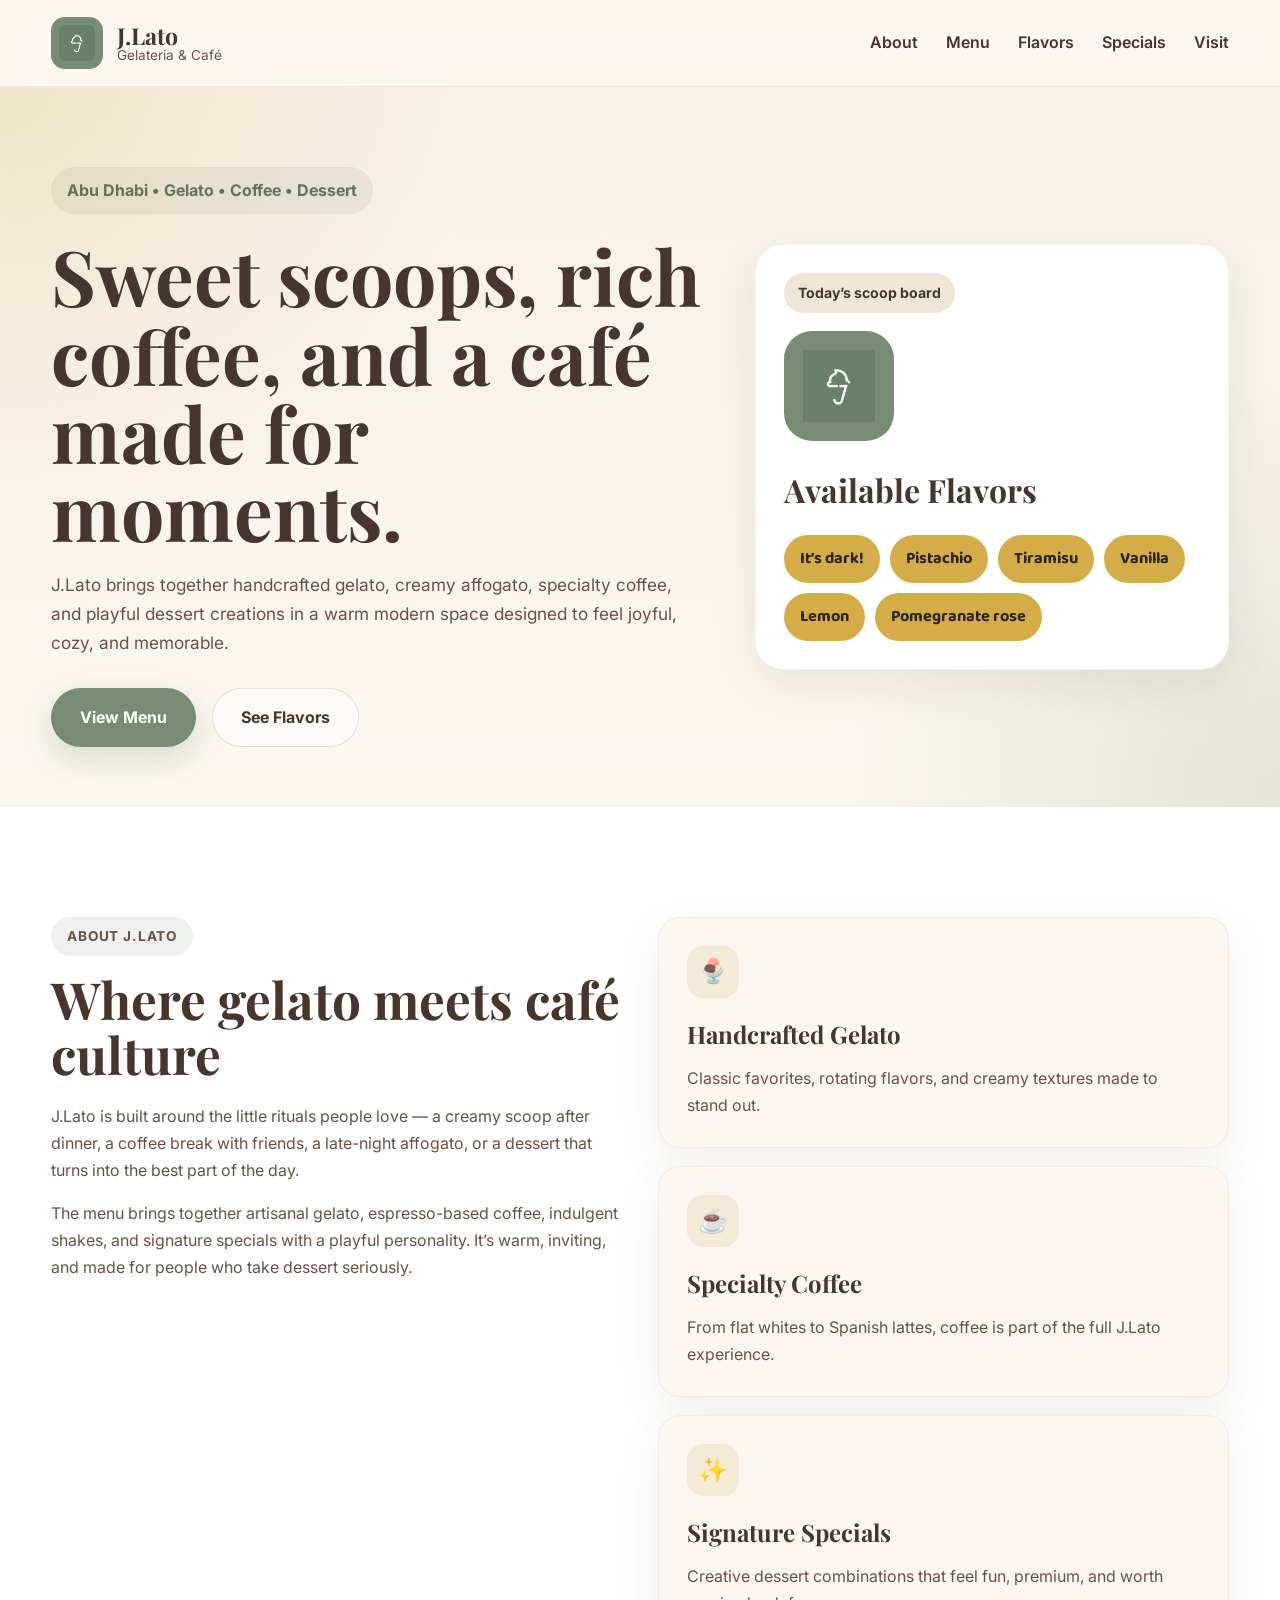
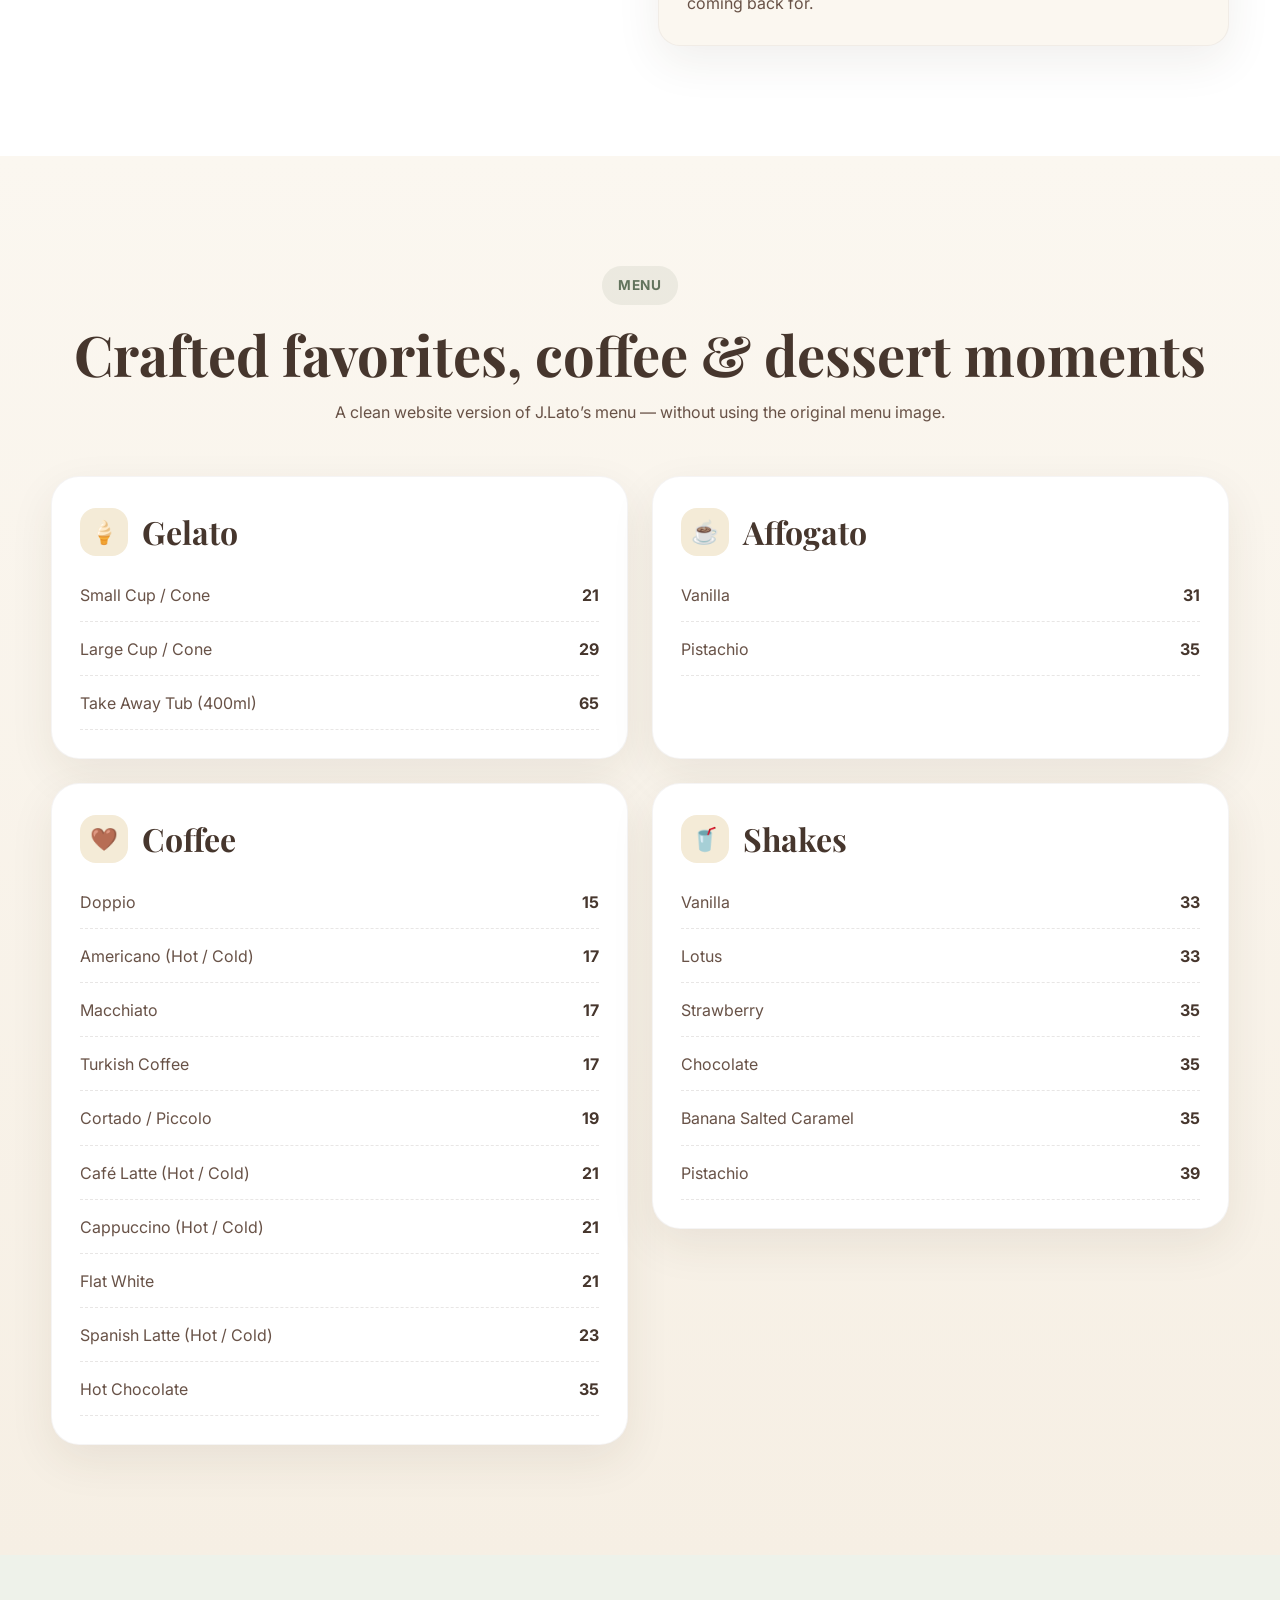
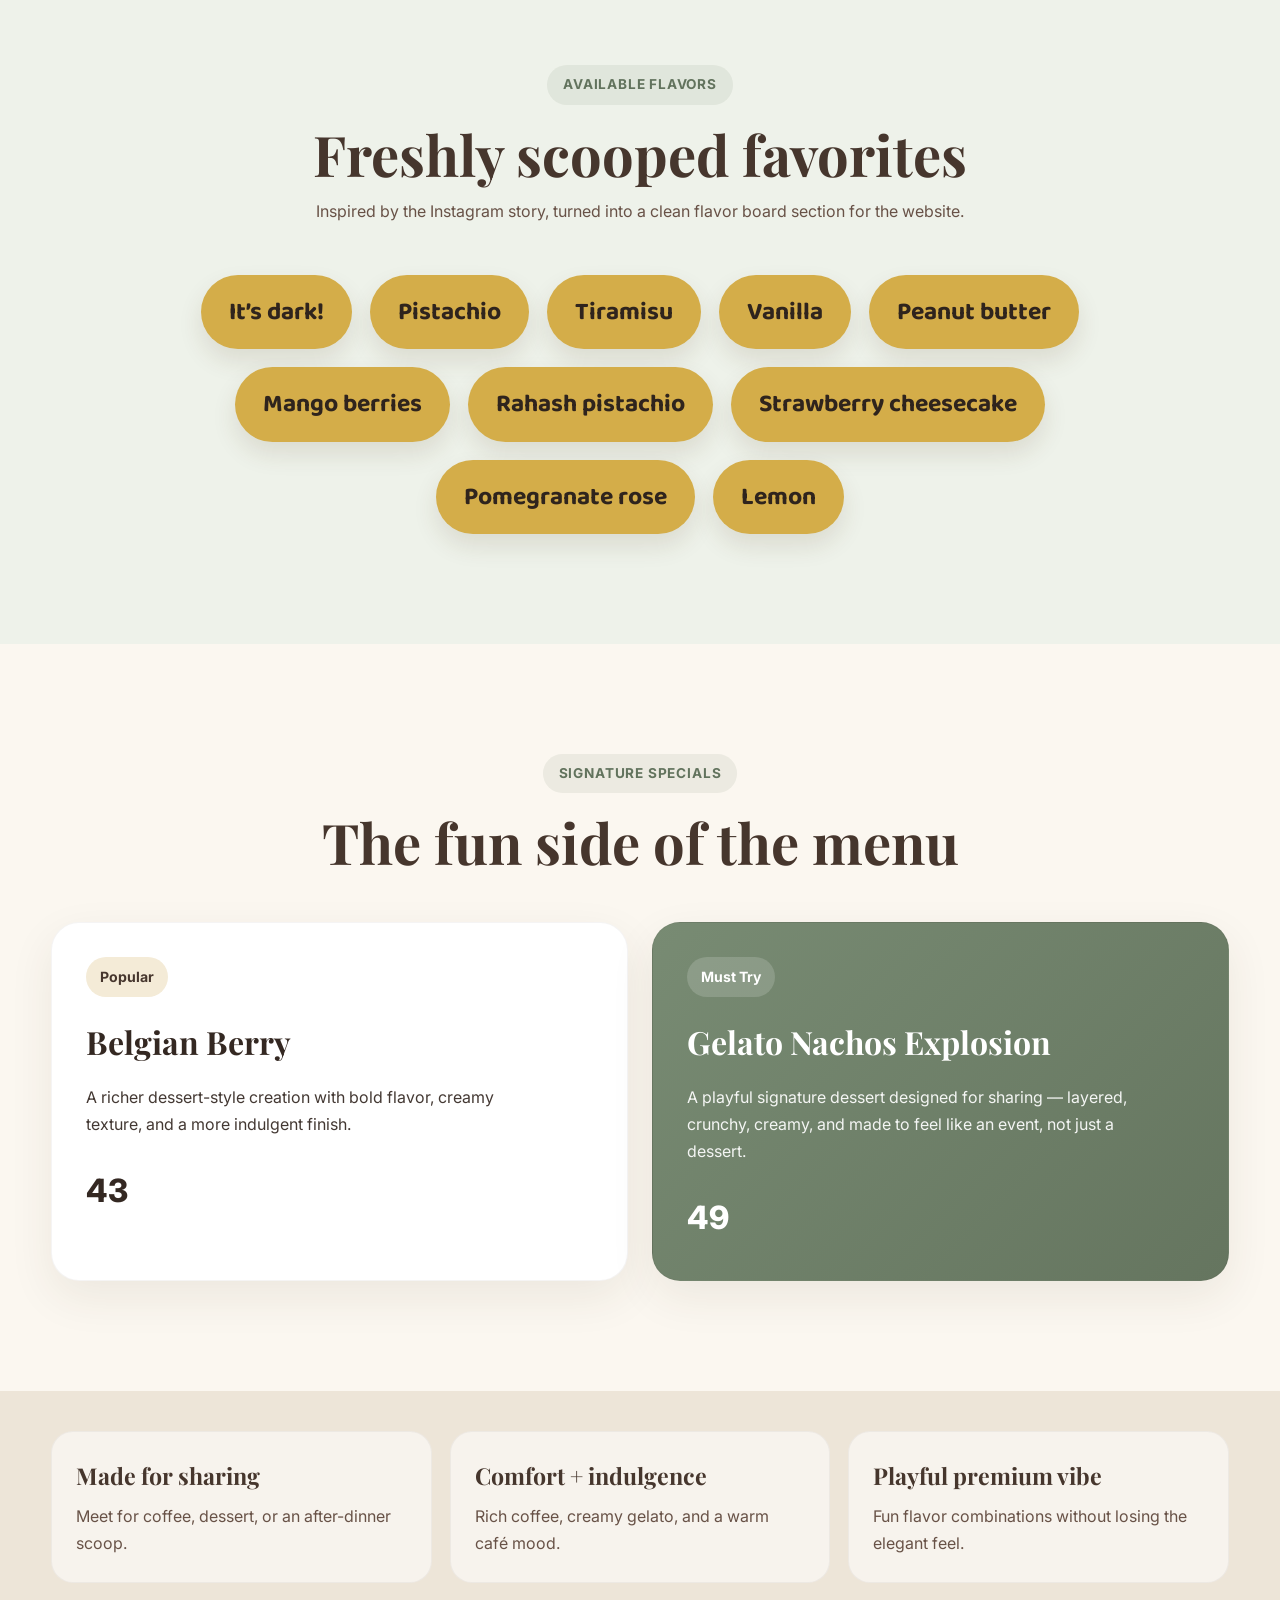
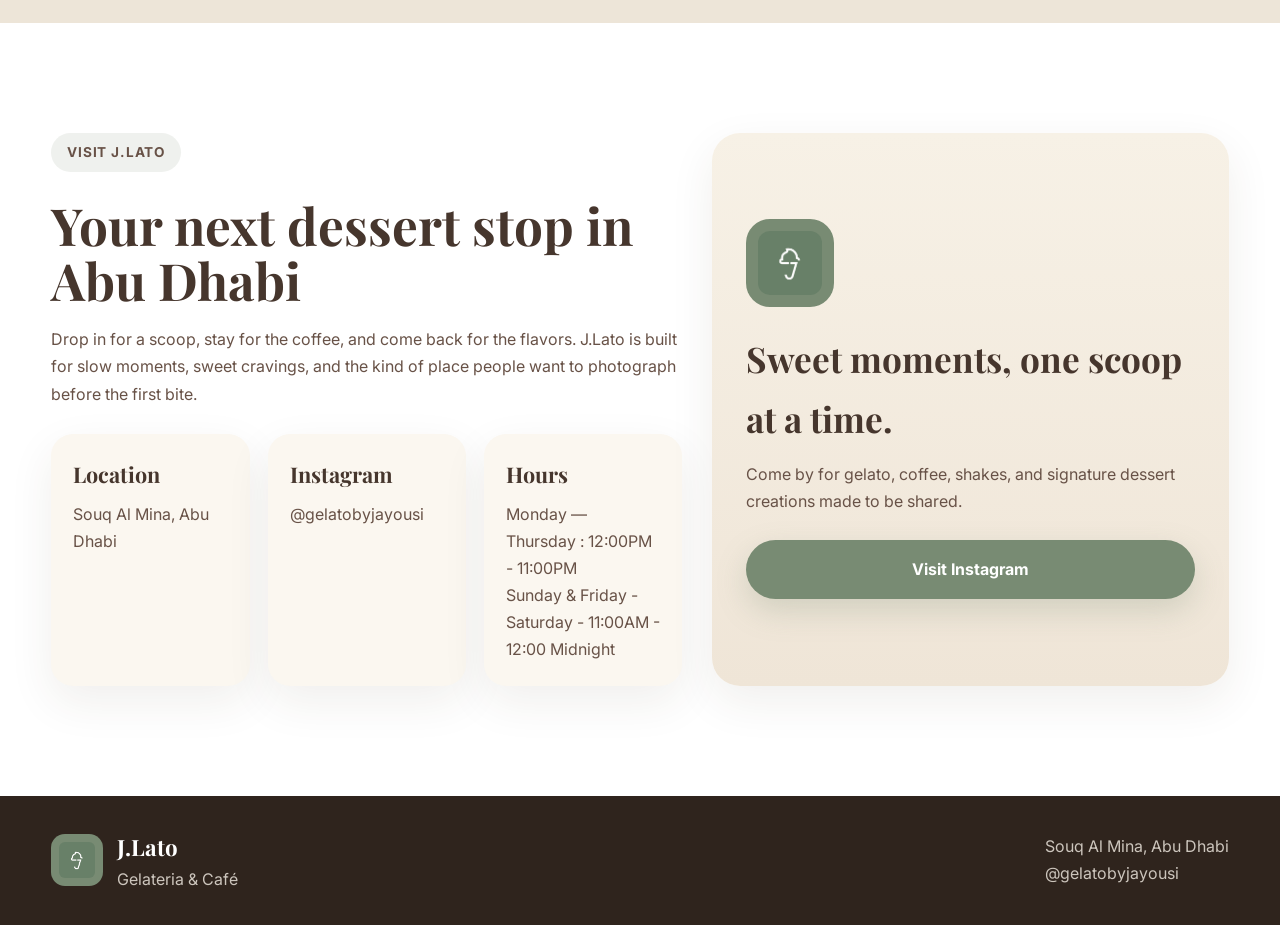
==== index.html @ 6d93d6cd "Add files via upload" ====
<!DOCTYPE html>
<html lang="en">
<head>
  <meta charset="UTF-8" />
  <meta name="viewport" content="width=device-width, initial-scale=1.0" />
  <title>J.Lato | Gelateria & Café</title>

  <link rel="preconnect" href="https://fonts.googleapis.com">
  <link rel="preconnect" href="https://fonts.gstatic.com" crossorigin>
  <link href="https://fonts.googleapis.com/css2?family=Baloo+2:wght@500;600;700;800&family=Playfair+Display:wght@600;700;800&family=Inter:wght@300;400;500;600;700&display=swap" rel="stylesheet">

  <link rel="stylesheet" href="style.css" />
</head>
<body>

  <!-- NAVBAR -->
  <header class="navbar">
    <div class="container nav-wrap">
      <a href="#" class="brand">
        <img src="logo.png" alt="J.Lato logo" class="brand-logo">
        <div class="brand-text">
          <span class="brand-name">J.Lato</span>
          <span class="brand-sub">Gelateria & Café</span>
        </div>
      </a>

      <nav>
        <ul class="nav-links">
          <li><a href="#about">About</a></li>
          <li><a href="#menu">Menu</a></li>
          <li><a href="#flavors">Flavors</a></li>
          <li><a href="#specials">Specials</a></li>
          <li><a href="#visit">Visit</a></li>
        </ul>
      </nav>
    </div>
  </header>

  <!-- HERO -->
  <section class="hero">
    <div class="hero-overlay"></div>

    <div class="container hero-grid">
      <div class="hero-content">
        <p class="eyebrow">Abu Dhabi • Gelato • Coffee • Dessert</p>
        <h1>Sweet scoops, rich coffee, and a café made for moments.</h1>
        <p class="hero-text">
          J.Lato brings together handcrafted gelato, creamy affogato, specialty coffee,
          and playful dessert creations in a warm modern space designed to feel joyful,
          cozy, and memorable.
        </p>

        <div class="hero-buttons">
          <a href="#menu" class="btn btn-primary">View Menu</a>
          <a href="#flavors" class="btn btn-outline">See Flavors</a>
        </div>
      </div>

      <div class="hero-panel">
        <div class="hero-panel-top">
          <span class="hero-pill">Today’s scoop board</span>
        </div>

        <div class="hero-logo-wrap">
          <img src="logo.png" alt="J.Lato logo" class="hero-logo">
        </div>

        <h3>Available Flavors</h3>
        <div class="mini-flavor-grid">
          <span>It’s dark!</span>
          <span>Pistachio</span>
          <span>Tiramisu</span>
          <span>Vanilla</span>
          <span>Lemon</span>
          <span>Pomegranate rose</span>
        </div>
      </div>
    </div>
  </section>

  <!-- ABOUT -->
  <section class="about section" id="about">
    <div class="container about-grid">
      <div class="about-text">
        <p class="section-tag">About J.Lato</p>
        <h2>Where gelato meets café culture</h2>
        <p>
          J.Lato is built around the little rituals people love — a creamy scoop after dinner,
          a coffee break with friends, a late-night affogato, or a dessert that turns into the
          best part of the day.
        </p>
        <p>
          The menu brings together artisanal gelato, espresso-based coffee, indulgent shakes,
          and signature specials with a playful personality. It’s warm, inviting, and made for
          people who take dessert seriously.
        </p>
      </div>

      <div class="about-cards">
        <div class="about-card">
          <span class="about-icon">🍨</span>
          <h3>Handcrafted Gelato</h3>
          <p>Classic favorites, rotating flavors, and creamy textures made to stand out.</p>
        </div>

        <div class="about-card">
          <span class="about-icon">☕</span>
          <h3>Specialty Coffee</h3>
          <p>From flat whites to Spanish lattes, coffee is part of the full J.Lato experience.</p>
        </div>

        <div class="about-card">
          <span class="about-icon">✨</span>
          <h3>Signature Specials</h3>
          <p>Creative dessert combinations that feel fun, premium, and worth coming back for.</p>
        </div>
      </div>
    </div>
  </section>

  <!-- MENU -->
  <section class="menu section" id="menu">
    <div class="container">
      <div class="section-heading center">
        <p class="section-tag">Menu</p>
        <h2>Crafted favorites, coffee & dessert moments</h2>
        <p class="section-subtext">
          A clean website version of J.Lato’s menu — without using the original menu image.
        </p>
      </div>

      <div class="menu-grid">
        <article class="menu-card">
          <div class="menu-head">
            <span class="menu-emoji">🍦</span>
            <h3>Gelato</h3>
          </div>
          <ul class="menu-list">
            <li><span>Small Cup / Cone</span><strong>21</strong></li>
            <li><span>Large Cup / Cone</span><strong>29</strong></li>
            <li><span>Take Away Tub (400ml)</span><strong>65</strong></li>
          </ul>
        </article>

        <article class="menu-card">
          <div class="menu-head">
            <span class="menu-emoji">☕</span>
            <h3>Affogato</h3>
          </div>
          <ul class="menu-list">
            <li><span>Vanilla</span><strong>31</strong></li>
            <li><span>Pistachio</span><strong>35</strong></li>
          </ul>
        </article>

        <article class="menu-card menu-card-large">
          <div class="menu-head">
            <span class="menu-emoji">🤎</span>
            <h3>Coffee</h3>
          </div>
          <ul class="menu-list">
            <li><span>Doppio</span><strong>15</strong></li>
            <li><span>Americano (Hot / Cold)</span><strong>17</strong></li>
            <li><span>Macchiato</span><strong>17</strong></li>
            <li><span>Turkish Coffee</span><strong>17</strong></li>
            <li><span>Cortado / Piccolo</span><strong>19</strong></li>
            <li><span>Café Latte (Hot / Cold)</span><strong>21</strong></li>
            <li><span>Cappuccino (Hot / Cold)</span><strong>21</strong></li>
            <li><span>Flat White</span><strong>21</strong></li>
            <li><span>Spanish Latte (Hot / Cold)</span><strong>23</strong></li>
            <li><span>Hot Chocolate</span><strong>35</strong></li>
          </ul>
        </article>

        <article class="menu-card">
          <div class="menu-head">
            <span class="menu-emoji">🥤</span>
            <h3>Shakes</h3>
          </div>
          <ul class="menu-list">
            <li><span>Vanilla</span><strong>33</strong></li>
            <li><span>Lotus</span><strong>33</strong></li>
            <li><span>Strawberry</span><strong>35</strong></li>
            <li><span>Chocolate</span><strong>35</strong></li>
            <li><span>Banana Salted Caramel</span><strong>35</strong></li>
            <li><span>Pistachio</span><strong>39</strong></li>
          </ul>
        </article>
      </div>
    </div>
  </section>

  <!-- FLAVORS -->
  <section class="flavors section" id="flavors">
    <div class="container">
      <div class="section-heading center">
        <p class="section-tag">Available Flavors</p>
        <h2>Freshly scooped favorites</h2>
        <p class="section-subtext">
          Inspired by the Instagram story, turned into a clean flavor board section for the website.
        </p>
      </div>

      <div class="flavor-board">
        <div class="flavor-pill">It’s dark!</div>
        <div class="flavor-pill">Pistachio</div>
        <div class="flavor-pill">Tiramisu</div>
        <div class="flavor-pill">Vanilla</div>
        <div class="flavor-pill">Peanut butter</div>
        <div class="flavor-pill">Mango berries</div>
        <div class="flavor-pill">Rahash pistachio</div>
        <div class="flavor-pill">Strawberry cheesecake</div>
        <div class="flavor-pill">Pomegranate rose</div>
        <div class="flavor-pill">Lemon</div>
      </div>
    </div>
  </section>

  <!-- SPECIALS -->
  <section class="specials section" id="specials">
    <div class="container">
      <div class="section-heading center">
        <p class="section-tag">Signature Specials</p>
        <h2>The fun side of the menu</h2>
      </div>

      <div class="specials-grid">
        <div class="special-card">
          <span class="special-label">Popular</span>
          <h3>Belgian Berry</h3>
          <p>
            A richer dessert-style creation with bold flavor, creamy texture,
            and a more indulgent finish.
          </p>
          <div class="special-price">43</div>
        </div>

        <div class="special-card featured">
          <span class="special-label">Must Try</span>
          <h3>Gelato Nachos Explosion</h3>
          <p>
            A playful signature dessert designed for sharing — layered, crunchy,
            creamy, and made to feel like an event, not just a dessert.
          </p>
          <div class="special-price">49</div>
        </div>
      </div>
    </div>
  </section>

  <!-- EXPERIENCE -->
  <section class="experience">
    <div class="container experience-grid">
      <div class="experience-box">
        <h4>Made for sharing</h4>
        <p>Meet for coffee, dessert, or an after-dinner scoop.</p>
      </div>
      <div class="experience-box">
        <h4>Comfort + indulgence</h4>
        <p>Rich coffee, creamy gelato, and a warm café mood.</p>
      </div>
      <div class="experience-box">
        <h4>Playful premium vibe</h4>
        <p>Fun flavor combinations without losing the elegant feel.</p>
      </div>
    </div>
  </section>

  <!-- VISIT -->
  <section class="visit section" id="visit">
    <div class="container visit-grid">
      <div class="visit-left">
        <p class="section-tag">Visit J.Lato</p>
        <h2>Your next dessert stop in Abu Dhabi</h2>
        <p>
          Drop in for a scoop, stay for the coffee, and come back for the flavors.
          J.Lato is built for slow moments, sweet cravings, and the kind of place
          people want to photograph before the first bite.
        </p>

        <div class="visit-info">
          <div class="info-card">
            <h4>Location</h4>
            <p>Souq Al Mina, Abu Dhabi</p>
          </div>

          <div class="info-card">
            <h4>Instagram</h4>
            <p>@gelatobyjayousi</p>
          </div>

          <div class="info-card">
            <h4>Hours</h4>
            <p>Monday — Thursday : 12:00PM - 11:00PM<br> Sunday & Friday - Saturday - 11:00AM - 12:00 Midnight</p>
          </div>
        </div>
      </div>

      <div class="visit-right">
        <img src="logo.png" alt="J.Lato logo" class="visit-logo">
        <h3>Sweet moments, one scoop at a time.</h3>
        <p>
          Come by for gelato, coffee, shakes, and signature dessert creations made to be shared.
        </p>
        <a href="https://www.instagram.com/gelatobyjayousi/" target="_blank" class="btn btn-primary">
          Visit Instagram
        </a>
      </div>
    </div>
  </section>

  <!-- FOOTER -->
  <footer class="footer">
    <div class="container footer-wrap">
      <div>
        <div class="footer-brand">
          <img src="logo.png" alt="J.Lato logo">
          <div>
            <h3>J.Lato</h3>
            <p>Gelateria & Café</p>
          </div>
        </div>
      </div>

      <div class="footer-right">
        <p>Souq Al Mina, Abu Dhabi</p>
        <p>@gelatobyjayousi</p>
      </div>
    </div>
  </footer>

</body>
</html>
---- style.css ----
:root {
  --sage: #788b73;
  --sage-dark: #62735d;
  --sage-soft: #eef2ea;
  --cream: #fbf7f0;
  --cream-2: #f3ecdf;
  --white: #ffffff;
  --brown: #46362d;
  --brown-soft: #685247;
  --gold: #d4ad49;
  --gold-deep: #b68f34;
  --text: #342822;
  --shadow: 0 16px 45px rgba(60, 45, 30, 0.08);
  --radius-xl: 28px;
  --radius-lg: 22px;
  --radius-md: 16px;
  --transition: 0.3s ease;
}

* {
  margin: 0;
  padding: 0;
  box-sizing: border-box;
}

html {
  scroll-behavior: smooth;
}

body {
  font-family: "Inter", sans-serif;
  background: var(--cream);
  color: var(--text);
  line-height: 1.7;
}

img {
  max-width: 100%;
  display: block;
}

a {
  text-decoration: none;
  color: inherit;
}

ul {
  list-style: none;
}

.container {
  width: min(1180px, 92%);
  margin: 0 auto;
}

.section {
  padding: 110px 0;
}

.section-tag {
  display: inline-block;
  padding: 8px 16px;
  border-radius: 999px;
  background: rgba(120, 139, 115, 0.12);
  color: var(--sage-dark);
  font-size: 0.85rem;
  font-weight: 700;
  letter-spacing: 0.06em;
  text-transform: uppercase;
  margin-bottom: 18px;
}

.section-heading.center {
  text-align: center;
  margin-bottom: 50px;
}

.section-heading h2 {
  font-family: "Playfair Display", serif;
  font-size: clamp(2.2rem, 5vw, 3.5rem);
  line-height: 1.1;
  color: var(--brown);
  margin-bottom: 14px;
}

.section-subtext {
  max-width: 760px;
  margin: 0 auto;
  color: var(--brown-soft);
  font-size: 1rem;
}

/* NAVBAR */
.navbar {
  position: sticky;
  top: 0;
  z-index: 1000;
  background: rgba(251, 247, 240, 0.88);
  backdrop-filter: blur(12px);
  border-bottom: 1px solid rgba(70, 54, 45, 0.08);
}

.nav-wrap {
  min-height: 86px;
  display: flex;
  justify-content: space-between;
  align-items: center;
  gap: 28px;
}

.brand {
  display: flex;
  align-items: center;
  gap: 14px;
}

.brand-logo {
  width: 52px;
  height: 52px;
  object-fit: contain;
  border-radius: 14px;
  background: var(--sage);
  padding: 8px;
}

.brand-text {
  display: flex;
  flex-direction: column;
  line-height: 1.1;
}

.brand-name {
  font-family: "Playfair Display", serif;
  font-size: 1.45rem;
  font-weight: 700;
  color: var(--brown);
}

.brand-sub {
  font-size: 0.85rem;
  color: var(--brown-soft);
}

.nav-links {
  display: flex;
  align-items: center;
  gap: 28px;
}

.nav-links a {
  font-weight: 600;
  color: var(--brown);
  transition: var(--transition);
}

.nav-links a:hover {
  color: var(--sage-dark);
}

/* HERO */
.hero {
  position: relative;
  overflow: hidden;
  background:
    radial-gradient(circle at top left, rgba(212, 173, 73, 0.18), transparent 32%),
    radial-gradient(circle at right bottom, rgba(120, 139, 115, 0.18), transparent 30%),
    linear-gradient(180deg, #f7f1e7 0%, #fbf7f0 100%);
  padding: 80px 0 60px;
}

.hero-overlay {
  position: absolute;
  inset: 0;
  background-image:
    linear-gradient(rgba(255,255,255,0.2) 1px, transparent 1px),
    linear-gradient(90deg, rgba(255,255,255,0.2) 1px, transparent 1px);
  background-size: 50px 50px;
  opacity: 0.2;
  pointer-events: none;
}

.hero-grid {
  position: relative;
  z-index: 2;
  display: grid;
  grid-template-columns: 1.2fr 0.85fr;
  gap: 36px;
  align-items: center;
}

.eyebrow {
  display: inline-block;
  padding: 10px 16px;
  background: rgba(120, 139, 115, 0.12);
  border-radius: 999px;
  color: var(--sage-dark);
  font-weight: 700;
  margin-bottom: 22px;
}

.hero-content h1 {
  font-family: "Playfair Display", serif;
  font-size: clamp(3rem, 6vw, 5.4rem);
  line-height: 1.02;
  color: var(--brown);
  margin-bottom: 20px;
  max-width: 800px;
}

.hero-text {
  max-width: 650px;
  color: var(--brown-soft);
  font-size: 1.08rem;
  margin-bottom: 30px;
}

.hero-buttons {
  display: flex;
  flex-wrap: wrap;
  gap: 16px;
}

.btn {
  display: inline-flex;
  align-items: center;
  justify-content: center;
  padding: 15px 28px;
  border-radius: 999px;
  font-weight: 700;
  transition: var(--transition);
  border: 1px solid transparent;
}

.btn-primary {
  background: var(--sage);
  color: var(--white);
  box-shadow: 0 12px 30px rgba(120, 139, 115, 0.25);
}

.btn-primary:hover {
  transform: translateY(-2px);
  background: var(--sage-dark);
}

.btn-outline {
  border-color: rgba(70, 54, 45, 0.15);
  background: rgba(255,255,255,0.6);
  color: var(--brown);
}

.btn-outline:hover {
  transform: translateY(-2px);
  background: var(--white);
}

.hero-panel {
  background: var(--white);
  border-radius: var(--radius-xl);
  padding: 28px;
  box-shadow: var(--shadow);
  border: 1px solid rgba(70, 54, 45, 0.06);
}

.hero-panel-top {
  margin-bottom: 18px;
}

.hero-pill {
  display: inline-block;
  padding: 8px 14px;
  background: #efe7d6;
  border-radius: 999px;
  color: var(--brown);
  font-size: 0.88rem;
  font-weight: 700;
}

.hero-logo-wrap {
  width: 110px;
  height: 110px;
  background: var(--sage);
  border-radius: 28px;
  display: flex;
  align-items: center;
  justify-content: center;
  margin-bottom: 22px;
}

.hero-logo {
  width: 72px;
  object-fit: contain;
}

.hero-panel h3 {
  font-family: "Playfair Display", serif;
  font-size: 2rem;
  color: var(--brown);
  margin-bottom: 18px;
}

.mini-flavor-grid {
  display: flex;
  flex-wrap: wrap;
  gap: 10px;
}

.mini-flavor-grid span {
  background: var(--gold);
  color: #2f241d;
  padding: 10px 16px;
  border-radius: 999px;
  font-weight: 700;
  font-family: "Baloo 2", system-ui;
  font-size: 1.02rem;
}

/* ABOUT */
.about {
  background: var(--white);
}

.about-grid {
  display: grid;
  grid-template-columns: 1fr 1fr;
  gap: 36px;
  align-items: start;
}

.about-text h2 {
  font-family: "Playfair Display", serif;
  font-size: clamp(2.2rem, 4vw, 3.4rem);
  line-height: 1.08;
  color: var(--brown);
  margin-bottom: 20px;
}

.about-text p {
  color: var(--brown-soft);
  margin-bottom: 16px;
}

.about-cards {
  display: grid;
  gap: 18px;
}

.about-card {
  background: var(--cream);
  border-radius: var(--radius-lg);
  padding: 28px;
  box-shadow: var(--shadow);
  border: 1px solid rgba(70, 54, 45, 0.05);
}

.about-icon {
  display: inline-flex;
  width: 52px;
  height: 52px;
  align-items: center;
  justify-content: center;
  border-radius: 16px;
  background: #f4ebd7;
  font-size: 1.5rem;
  margin-bottom: 16px;
}

.about-card h3 {
  font-family: "Playfair Display", serif;
  font-size: 1.5rem;
  margin-bottom: 10px;
  color: var(--brown);
}

.about-card p {
  color: var(--brown-soft);
}

/* MENU */
.menu {
  background: linear-gradient(180deg, #fbf7f0 0%, #f6efe4 100%);
}

.menu-grid {
  display: grid;
  grid-template-columns: repeat(2, 1fr);
  gap: 24px;
}

.menu-card {
  background: var(--white);
  border-radius: var(--radius-xl);
  padding: 28px;
  box-shadow: var(--shadow);
  border: 1px solid rgba(70, 54, 45, 0.05);
}

.menu-card-large {
  grid-row: span 2;
}

.menu-head {
  display: flex;
  align-items: center;
  gap: 14px;
  margin-bottom: 22px;
}

.menu-emoji {
  width: 48px;
  height: 48px;
  display: inline-flex;
  align-items: center;
  justify-content: center;
  border-radius: 16px;
  background: #f4ebd7;
  font-size: 1.4rem;
}

.menu-head h3 {
  font-family: "Playfair Display", serif;
  font-size: 2rem;
  color: var(--brown);
}

.menu-list {
  display: grid;
  gap: 14px;
}

.menu-list li {
  display: flex;
  justify-content: space-between;
  gap: 20px;
  padding-bottom: 12px;
  border-bottom: 1px dashed rgba(70, 54, 45, 0.12);
  color: var(--brown-soft);
}

.menu-list li strong {
  color: var(--brown);
}

/* FLAVORS */
.flavors {
  background: var(--sage-soft);
}

.flavor-board {
  max-width: 1000px;
  margin: 0 auto;
  display: flex;
  flex-wrap: wrap;
  justify-content: center;
  gap: 18px;
}

.flavor-pill {
  background: var(--gold);
  color: #2f241d;
  padding: 16px 28px;
  border-radius: 999px;
  font-family: "Baloo 2", system-ui;
  font-size: 1.55rem;
  font-weight: 700;
  box-shadow: 0 12px 25px rgba(80, 55, 25, 0.12);
  transition: var(--transition);
}

.flavor-pill:hover {
  transform: translateY(-4px) scale(1.02);
}

/* SPECIALS */
.specials {
  background: var(--cream);
}

.specials-grid {
  display: grid;
  grid-template-columns: repeat(2, 1fr);
  gap: 24px;
}

.special-card {
  background: var(--white);
  border-radius: var(--radius-xl);
  padding: 34px;
  box-shadow: var(--shadow);
  position: relative;
  overflow: hidden;
  border: 1px solid rgba(70, 54, 45, 0.05);
}

.special-card.featured {
  background: linear-gradient(135deg, #788b73 0%, #65755f 100%);
  color: var(--white);
}

.special-label {
  display: inline-block;
  padding: 8px 14px;
  border-radius: 999px;
  background: #f4ebd7;
  color: var(--brown);
  font-weight: 700;
  font-size: 0.88rem;
  margin-bottom: 18px;
}

.special-card.featured .special-label {
  background: rgba(255,255,255,0.16);
  color: var(--white);
}

.special-card h3 {
  font-family: "Playfair Display", serif;
  font-size: 2rem;
  margin-bottom: 14px;
  color: inherit;
}

.special-card p {
  max-width: 90%;
  color: inherit;
  opacity: 0.92;
}

.special-price {
  margin-top: 26px;
  font-size: 2rem;
  font-weight: 800;
}

/* EXPERIENCE */
.experience {
  background: #ede5d8;
  padding: 40px 0;
}

.experience-grid {
  display: grid;
  grid-template-columns: repeat(3, 1fr);
  gap: 18px;
}

.experience-box {
  background: rgba(255,255,255,0.55);
  border-radius: var(--radius-lg);
  padding: 24px;
  border: 1px solid rgba(70, 54, 45, 0.05);
}

.experience-box h4 {
  font-family: "Playfair Display", serif;
  font-size: 1.45rem;
  margin-bottom: 8px;
  color: var(--brown);
}

.experience-box p {
  color: var(--brown-soft);
}

/* VISIT */
.visit {
  background: var(--white);
}

.visit-grid {
  display: grid;
  grid-template-columns: 1.1fr 0.9fr;
  gap: 30px;
  align-items: stretch;
}

.visit-left h2 {
  font-family: "Playfair Display", serif;
  font-size: clamp(2.2rem, 4vw, 3.3rem);
  line-height: 1.08;
  color: var(--brown);
  margin-bottom: 18px;
}

.visit-left > p {
  color: var(--brown-soft);
  margin-bottom: 26px;
}

.visit-info {
  display: grid;
  grid-template-columns: repeat(3, 1fr);
  gap: 18px;
}

.info-card {
  background: var(--cream);
  padding: 22px;
  border-radius: var(--radius-lg);
  box-shadow: var(--shadow);
}

.info-card h4 {
  font-family: "Playfair Display", serif;
  font-size: 1.35rem;
  margin-bottom: 8px;
  color: var(--brown);
}

.info-card p {
  color: var(--brown-soft);
}

.visit-right {
  background: linear-gradient(180deg, #f7f1e6 0%, #efe5d7 100%);
  border-radius: var(--radius-xl);
  padding: 34px;
  box-shadow: var(--shadow);
  display: flex;
  flex-direction: column;
  justify-content: center;
}

.visit-logo {
  width: 88px;
  height: 88px;
  object-fit: contain;
  background: var(--sage);
  border-radius: 24px;
  padding: 12px;
  margin-bottom: 22px;
}

.visit-right h3 {
  font-family: "Playfair Display", serif;
  font-size: 2.2rem;
  color: var(--brown);
  margin-bottom: 12px;
}

.visit-right p {
  color: var(--brown-soft);
  margin-bottom: 24px;
}

/* FOOTER */
.footer {
  background: #2f241d;
  color: #f4eee5;
  padding: 32px 0;
}

.footer-wrap {
  display: flex;
  justify-content: space-between;
  align-items: center;
  gap: 20px;
  flex-wrap: wrap;
}

.footer-brand {
  display: flex;
  align-items: center;
  gap: 14px;
}

.footer-brand img {
  width: 52px;
  height: 52px;
  object-fit: contain;
  background: var(--sage);
  border-radius: 14px;
  padding: 8px;
}

.footer-brand h3 {
  font-family: "Playfair Display", serif;
  font-size: 1.4rem;
  color: var(--white);
}

.footer-brand p,
.footer-right p {
  color: rgba(244, 238, 229, 0.8);
}

/* RESPONSIVE */
@media (max-width: 1100px) {
  .hero-grid,
  .about-grid,
  .visit-grid {
    grid-template-columns: 1fr;
  }

  .menu-grid,
  .specials-grid,
  .experience-grid {
    grid-template-columns: 1fr;
  }

  .menu-card-large {
    grid-row: auto;
  }

  .visit-info {
    grid-template-columns: 1fr;
  }
}

@media (max-width: 760px) {
  .section {
    padding: 80px 0;
  }

  .nav-wrap {
    min-height: auto;
    padding: 16px 0;
    flex-direction: column;
    align-items: flex-start;
  }

  .nav-links {
    flex-wrap: wrap;
    gap: 14px 18px;
  }

  .hero {
    padding: 60px 0 40px;
  }

  .hero-content h1 {
    font-size: 2.7rem;
  }

  .hero-panel {
    padding: 22px;
  }

  .flavor-pill {
    font-size: 1.2rem;
    padding: 14px 20px;
  }

  .mini-flavor-grid span {
    font-size: 0.95rem;
  }
}
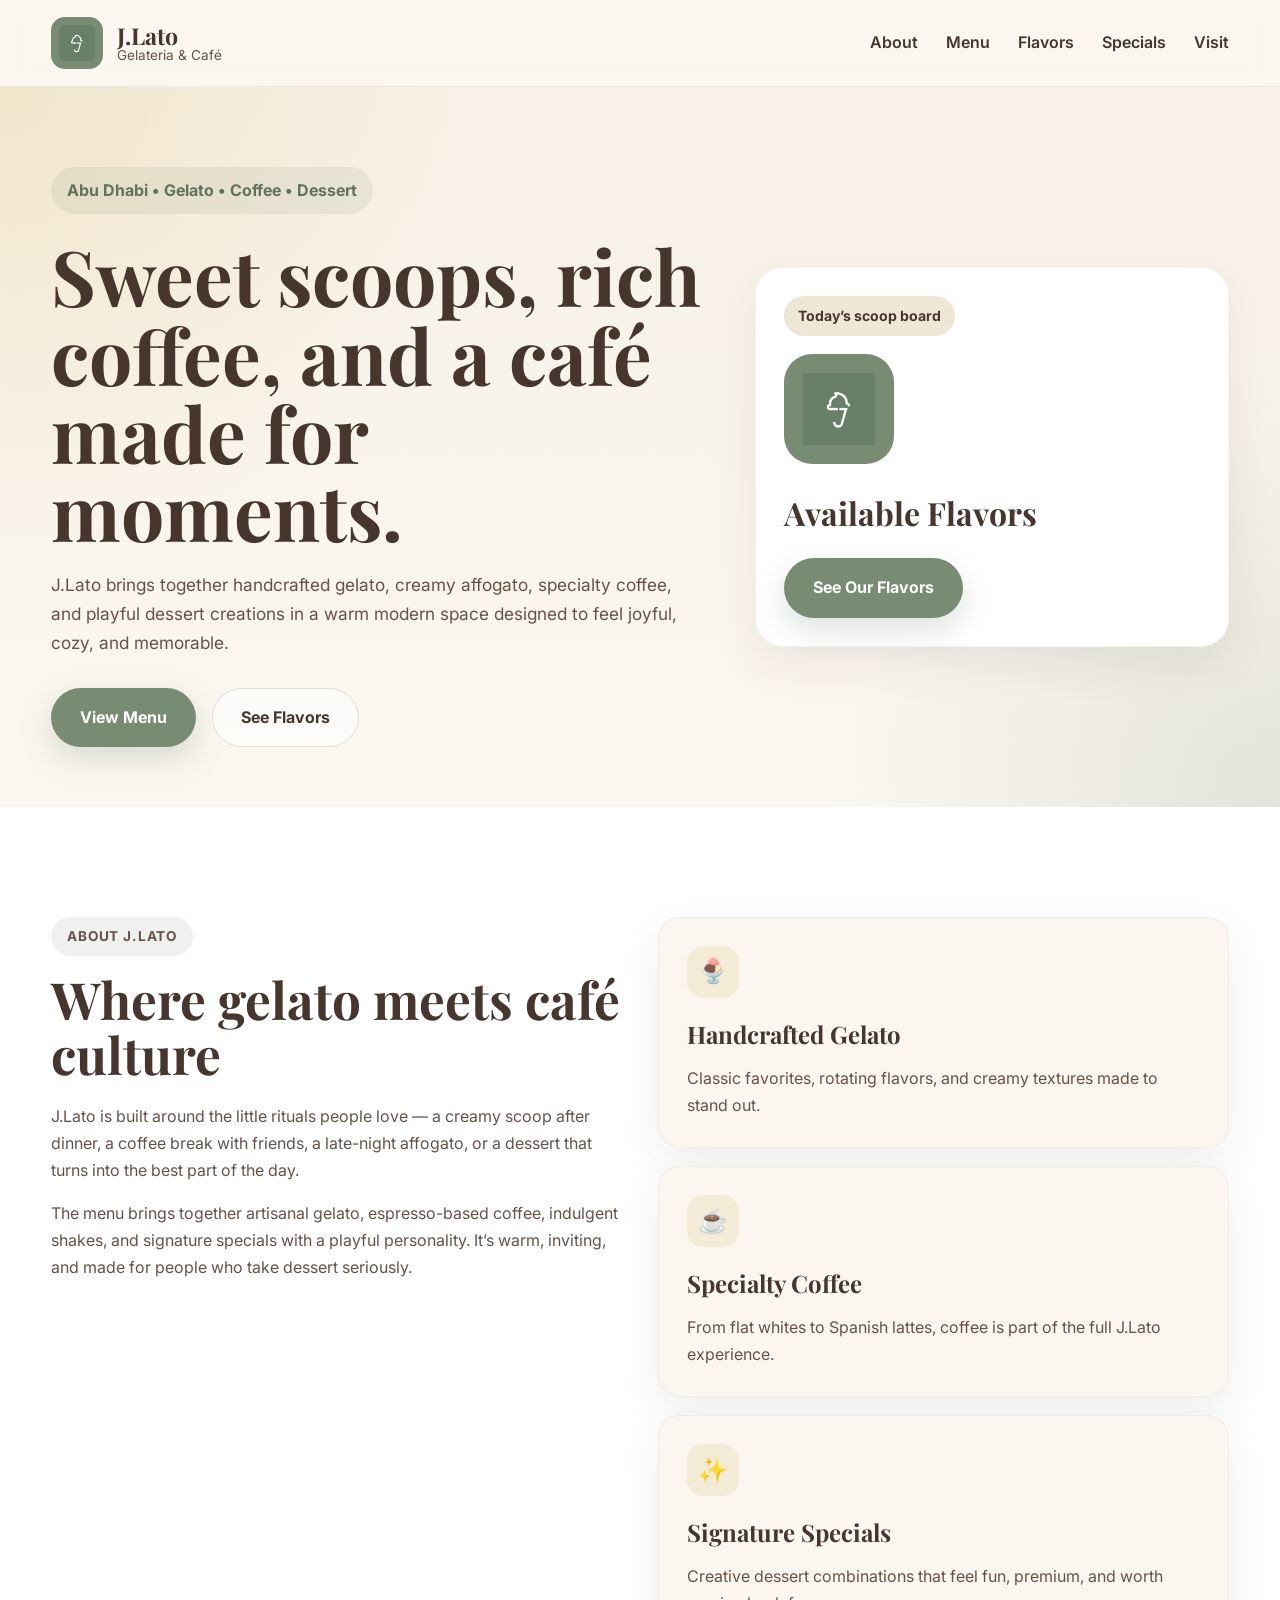
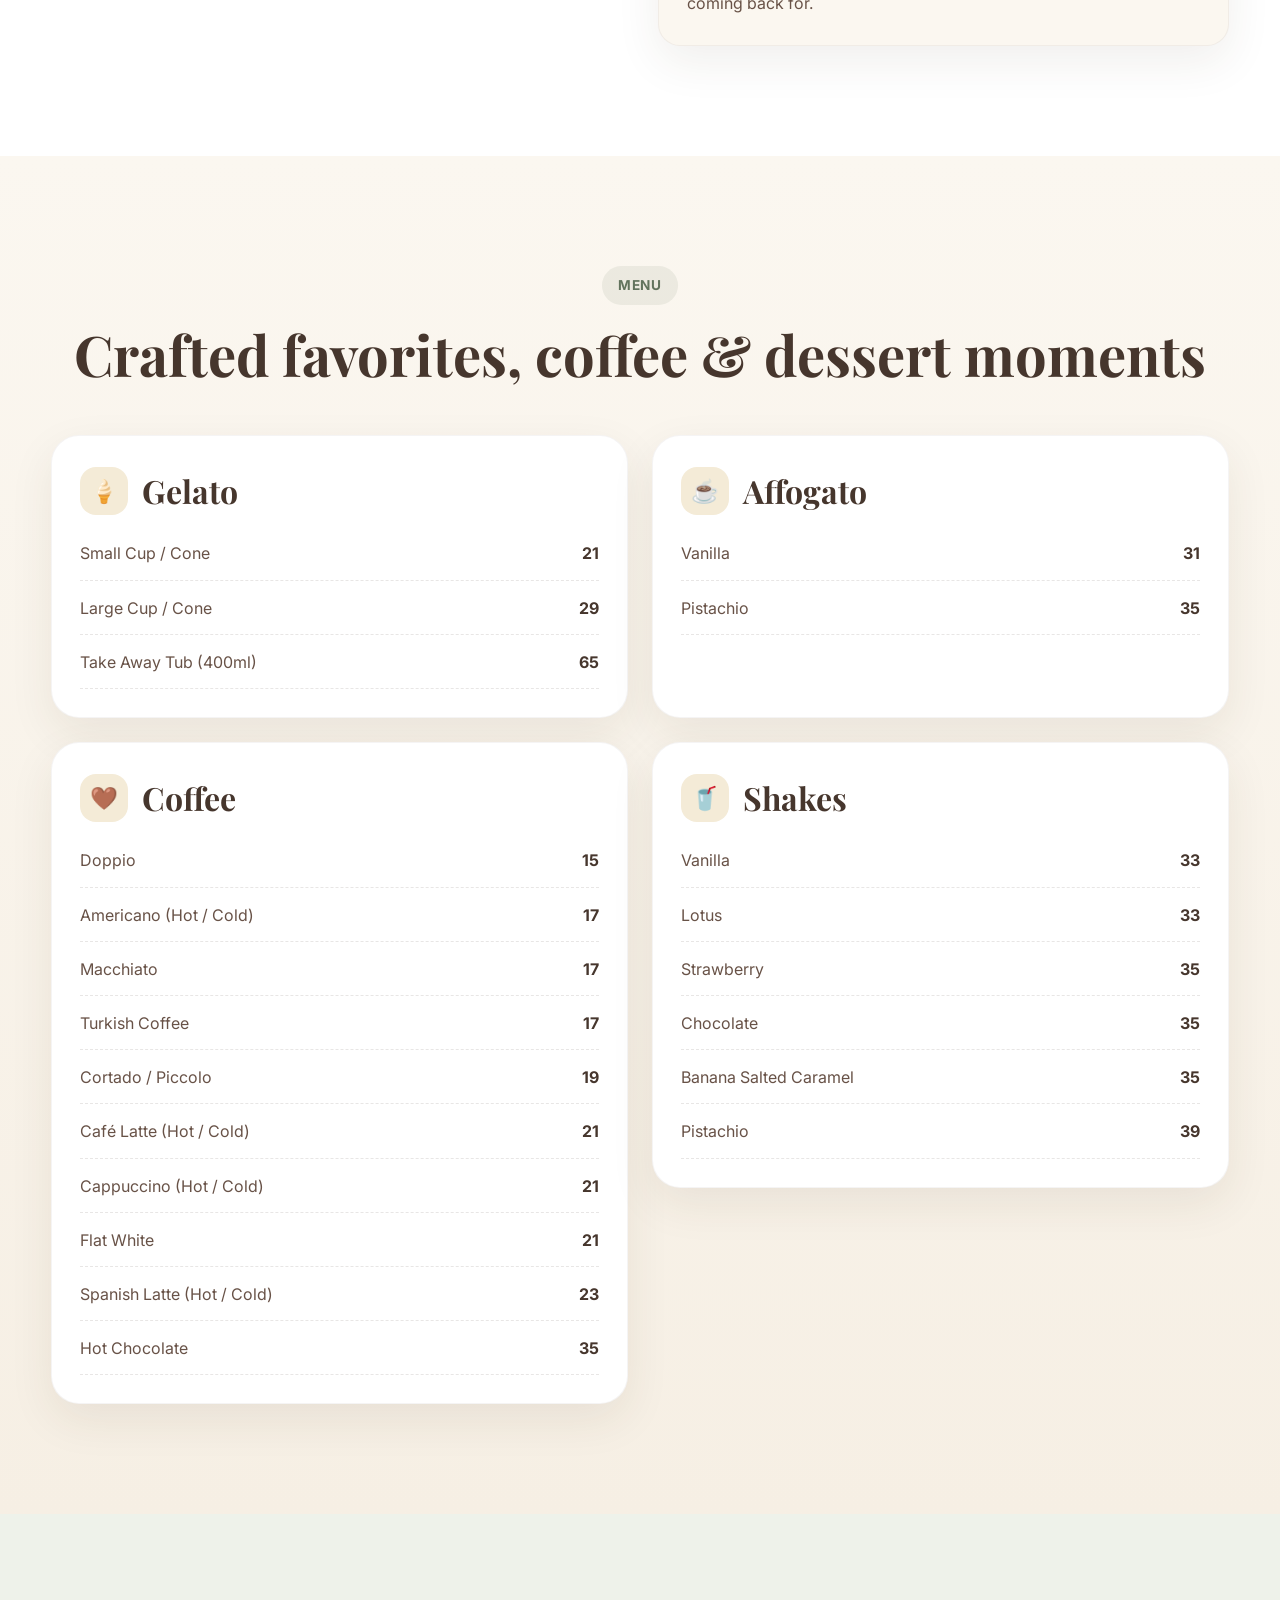
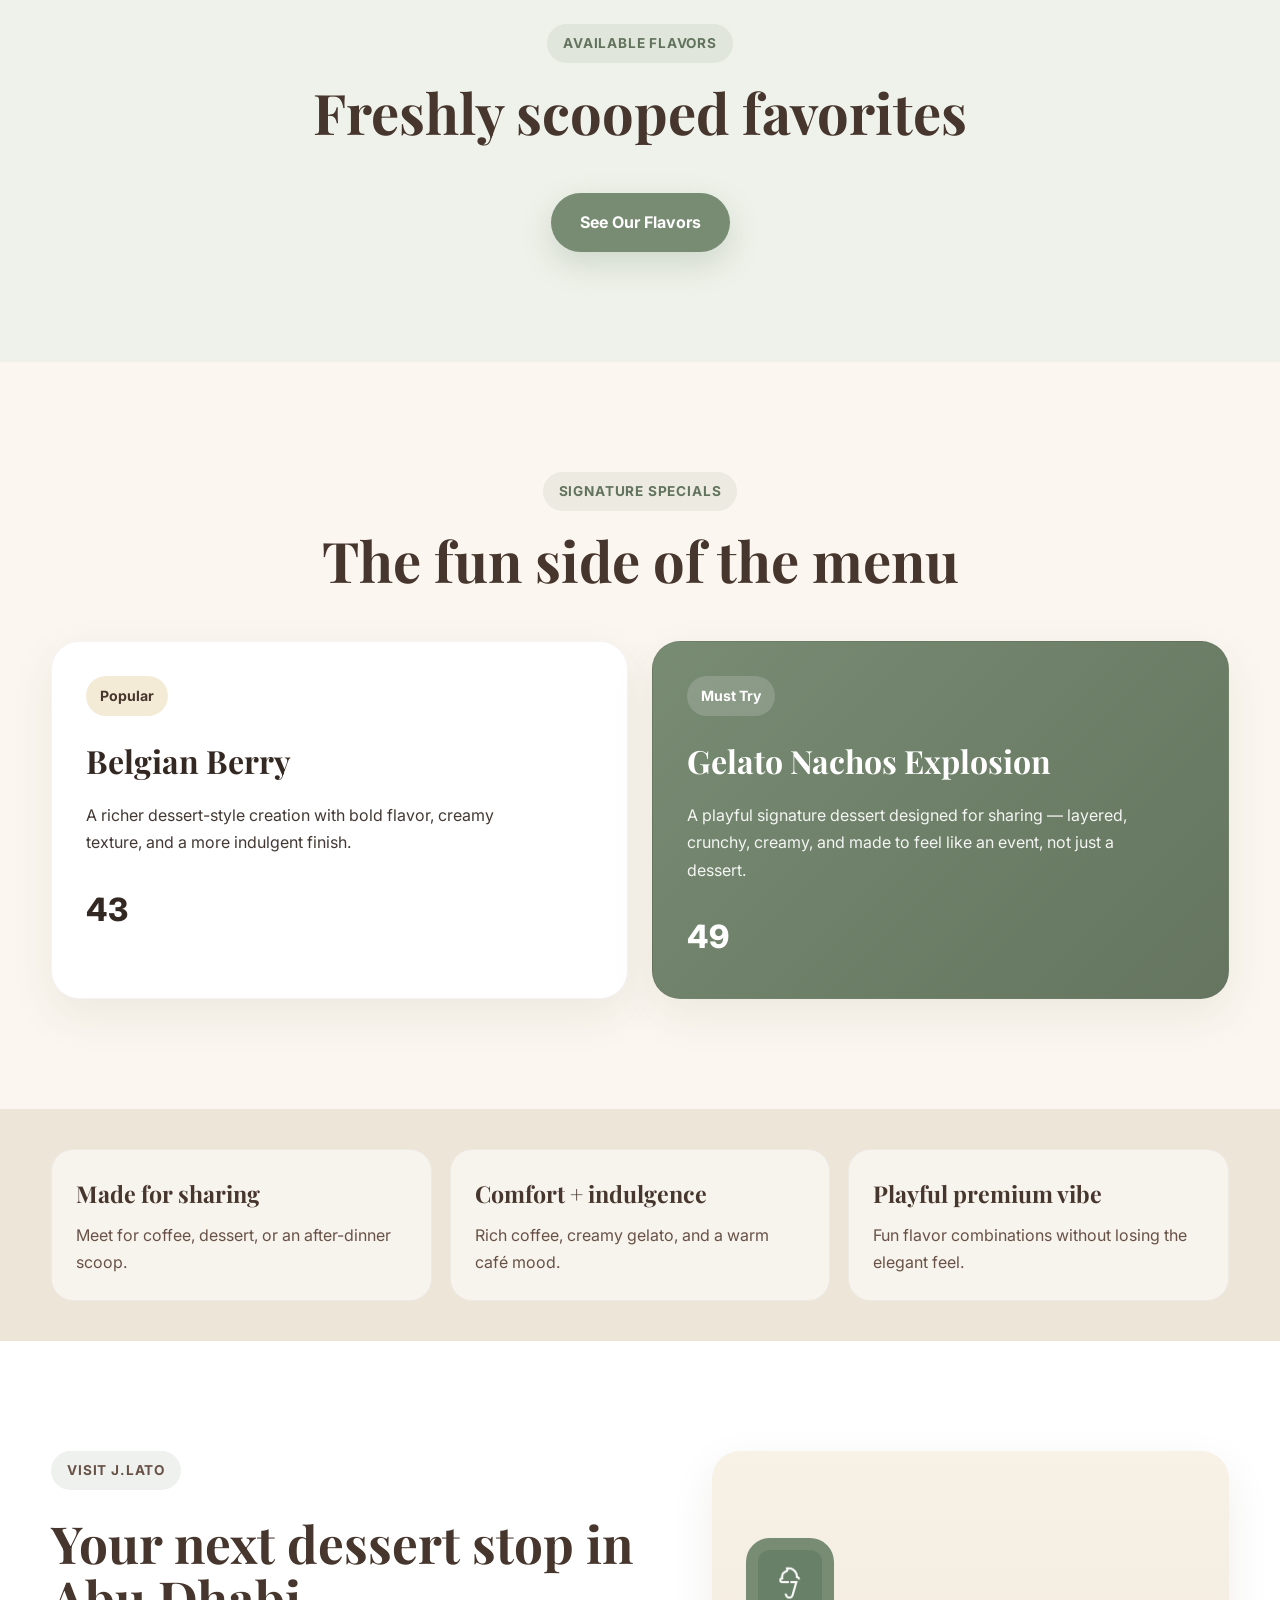
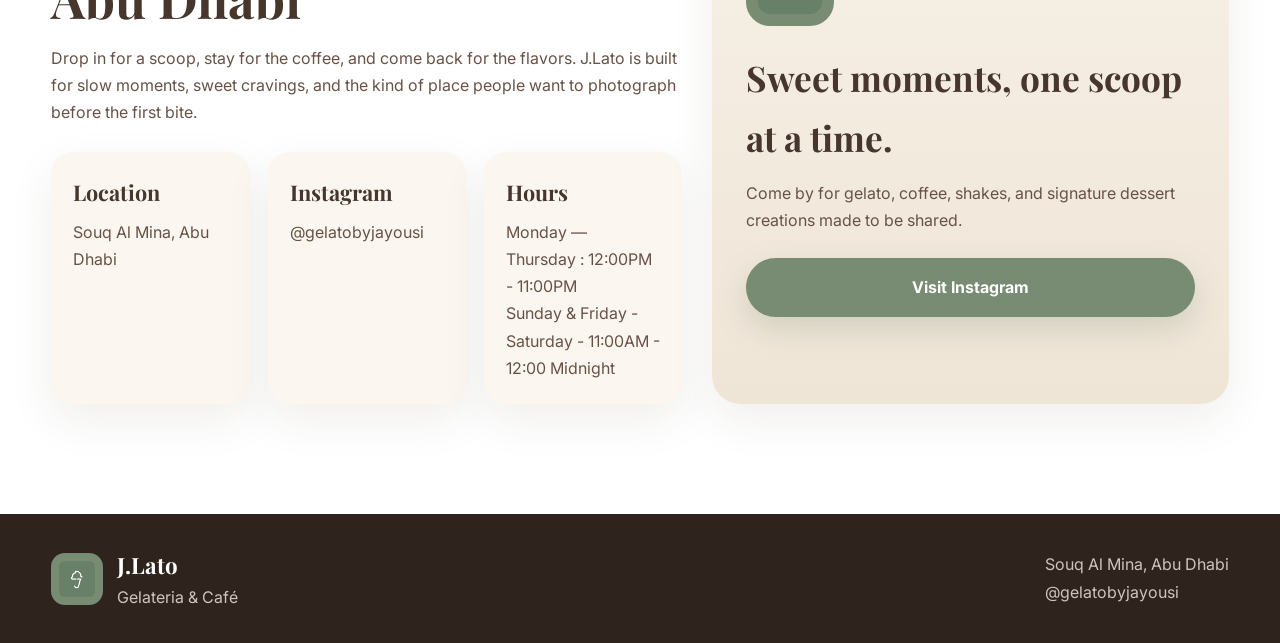
==== commit de18ccb7: "Update index.html" ====
--- a/index.html
+++ b/index.html
@@ -67,12 +67,7 @@
 
         <h3>Available Flavors</h3>
         <div class="mini-flavor-grid">
-          <span>It’s dark!</span>
-          <span>Pistachio</span>
-          <span>Tiramisu</span>
-          <span>Vanilla</span>
-          <span>Lemon</span>
-          <span>Pomegranate rose</span>
+          <div class="btn btn-primary" href="flavors.html">See Our Flavors</div>
         </div>
       </div>
     </div>
@@ -125,7 +120,7 @@
         <p class="section-tag">Menu</p>
         <h2>Crafted favorites, coffee & dessert moments</h2>
         <p class="section-subtext">
-          A clean website version of J.Lato’s menu — without using the original menu image.
+          
         </p>
       </div>
 
@@ -197,21 +192,12 @@
         <p class="section-tag">Available Flavors</p>
         <h2>Freshly scooped favorites</h2>
         <p class="section-subtext">
-          Inspired by the Instagram story, turned into a clean flavor board section for the website.
+          
         </p>
       </div>
 
       <div class="flavor-board">
-        <div class="flavor-pill">It’s dark!</div>
-        <div class="flavor-pill">Pistachio</div>
-        <div class="flavor-pill">Tiramisu</div>
-        <div class="flavor-pill">Vanilla</div>
-        <div class="flavor-pill">Peanut butter</div>
-        <div class="flavor-pill">Mango berries</div>
-        <div class="flavor-pill">Rahash pistachio</div>
-        <div class="flavor-pill">Strawberry cheesecake</div>
-        <div class="flavor-pill">Pomegranate rose</div>
-        <div class="flavor-pill">Lemon</div>
+        <div class="btn btn-primary" href="flavors.html">See Our Flavors</div>
       </div>
     </div>
   </section>
@@ -330,4 +316,4 @@
   </footer>
 
 </body>
-</html>+</html>
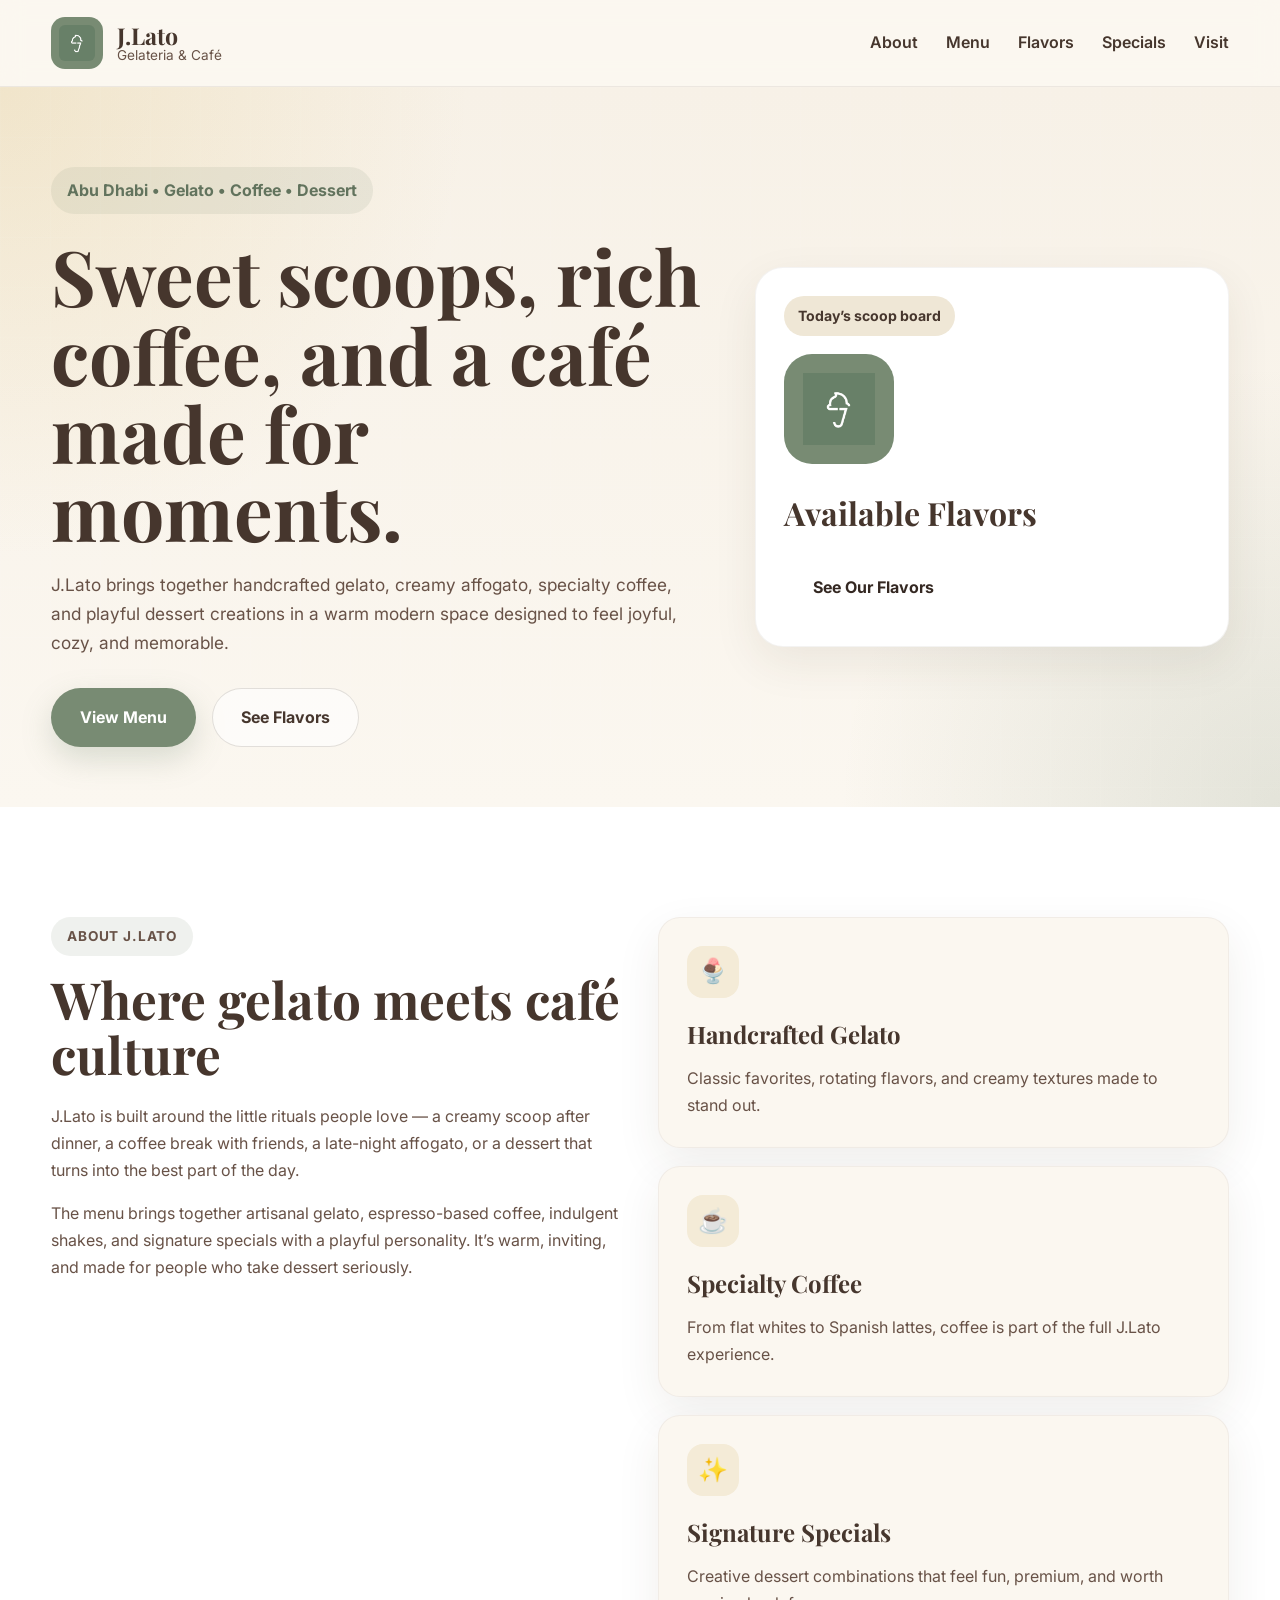
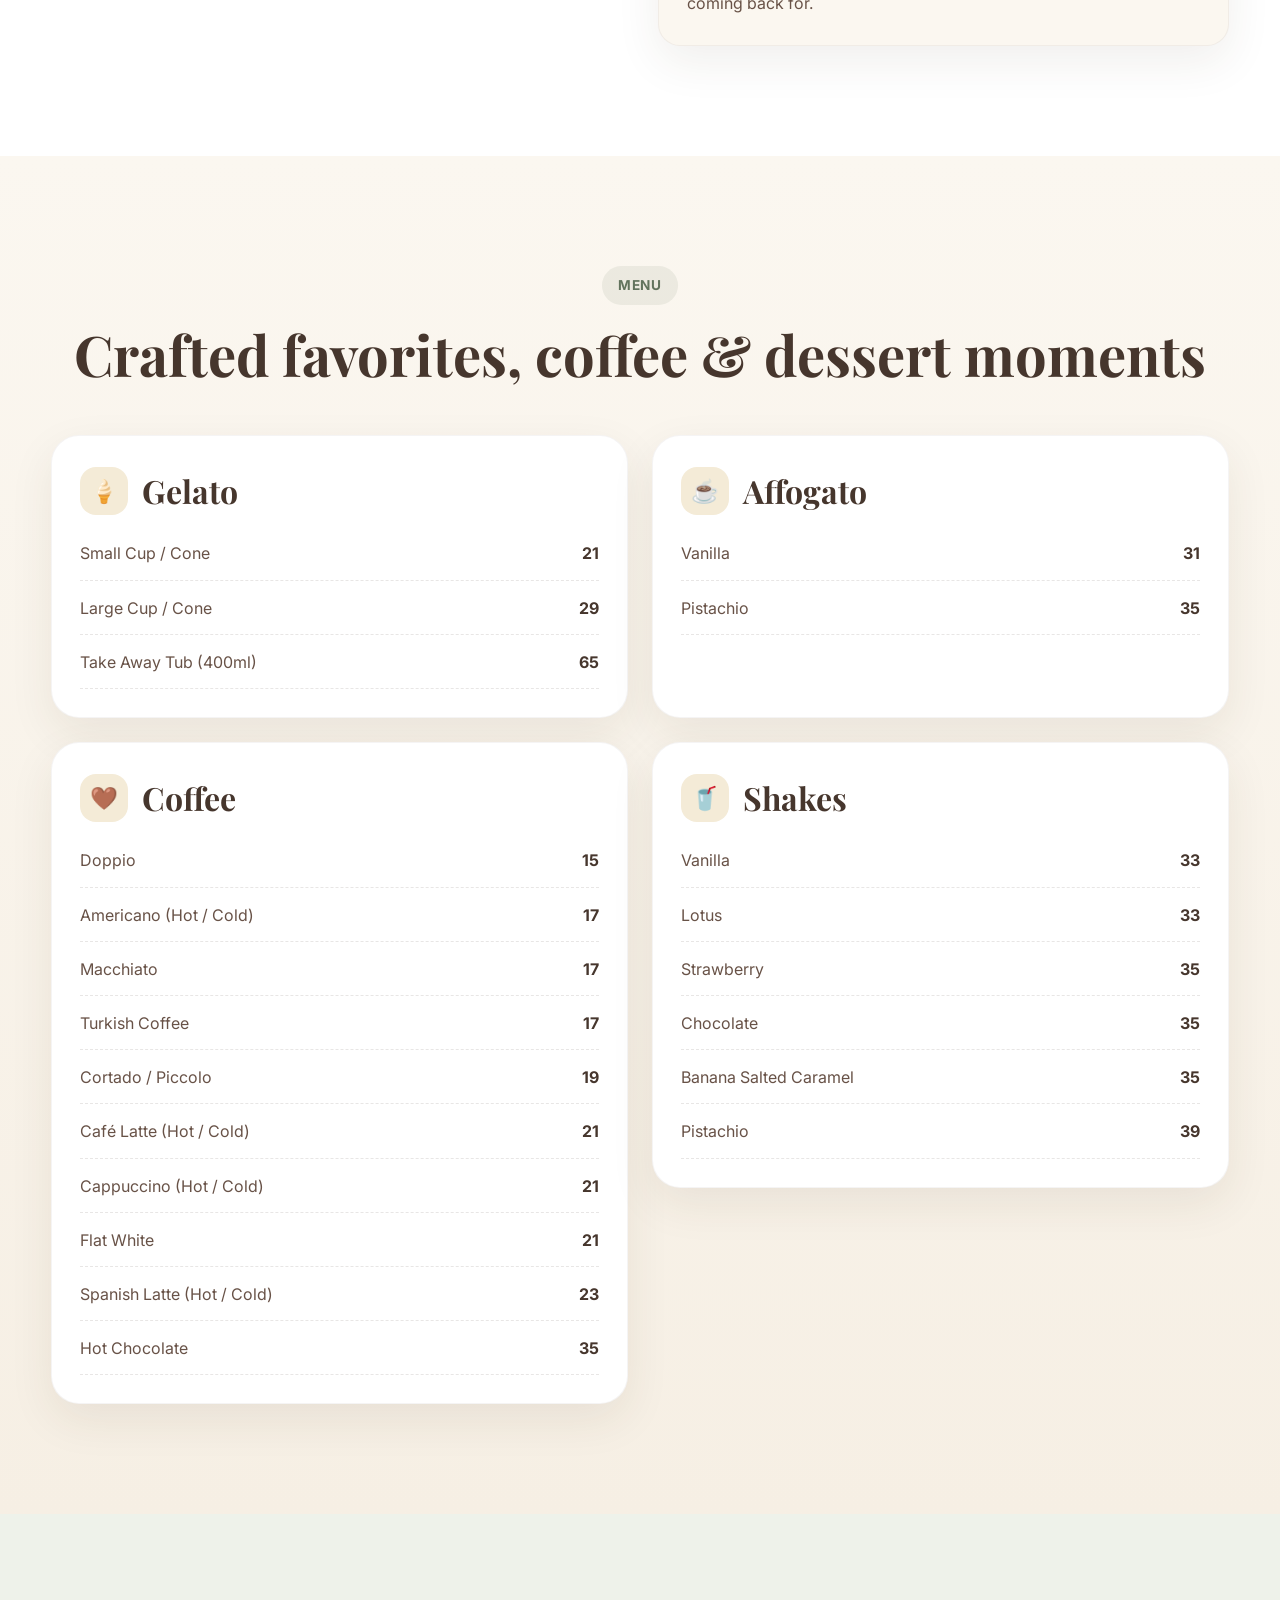
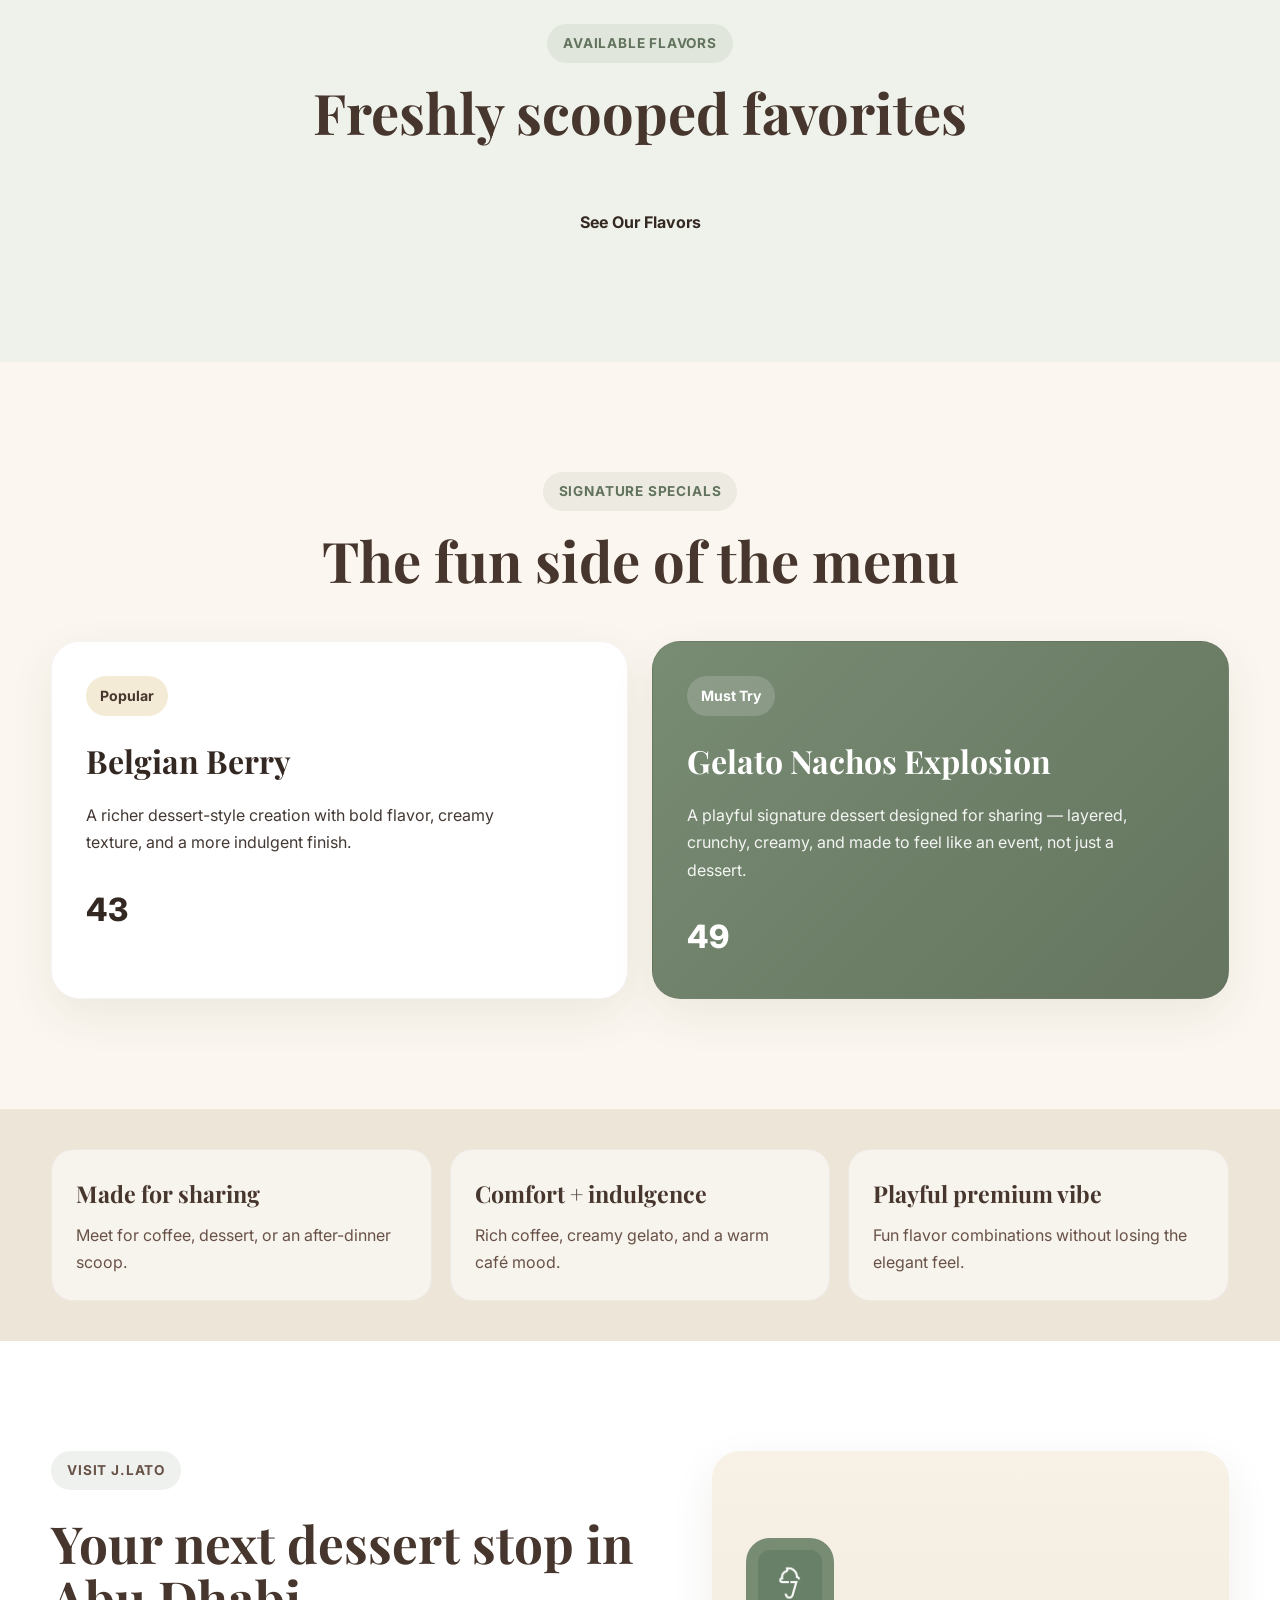
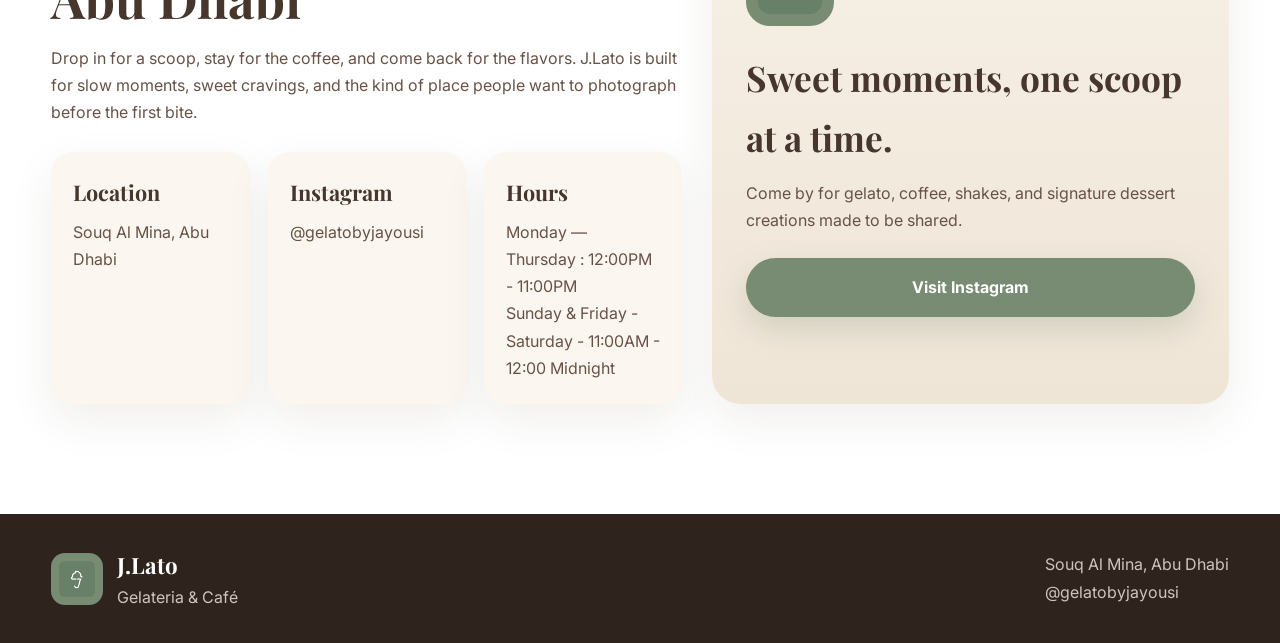
==== commit 71ebedaa: "Update index.html" ====
--- a/index.html
+++ b/index.html
@@ -67,7 +67,7 @@
 
         <h3>Available Flavors</h3>
         <div class="mini-flavor-grid">
-          <div class="btn btn-primary" href="flavors.html">See Our Flavors</div>
+          <div class="btn" href="https://zakariajayousi5-arch.github.io/J.Lato/flavors.html">See Our Flavors</div>
         </div>
       </div>
     </div>
@@ -197,7 +197,7 @@
       </div>
 
       <div class="flavor-board">
-        <div class="btn btn-primary" href="flavors.html">See Our Flavors</div>
+        <div class="btn" href="https://zakariajayousi5-arch.github.io/J.Lato/flavors.html">See Our Flavors</div>
       </div>
     </div>
   </section>
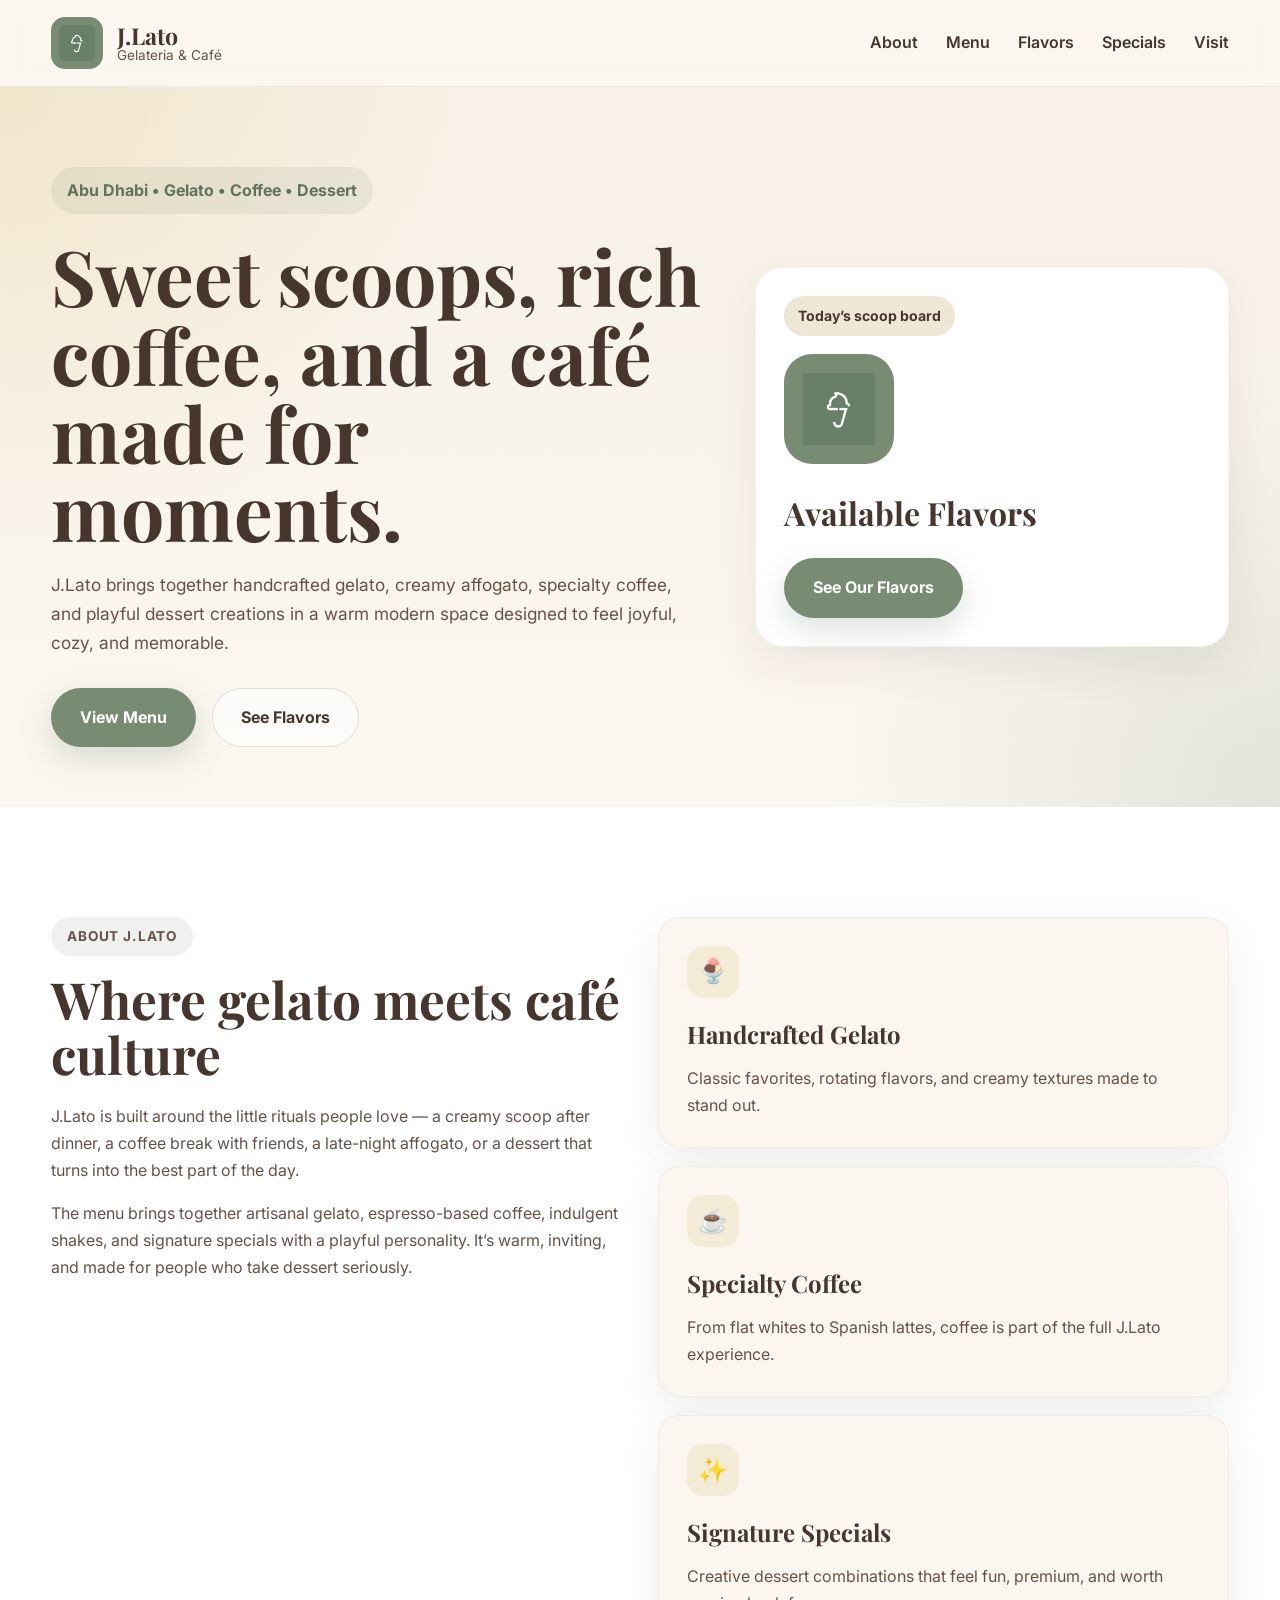
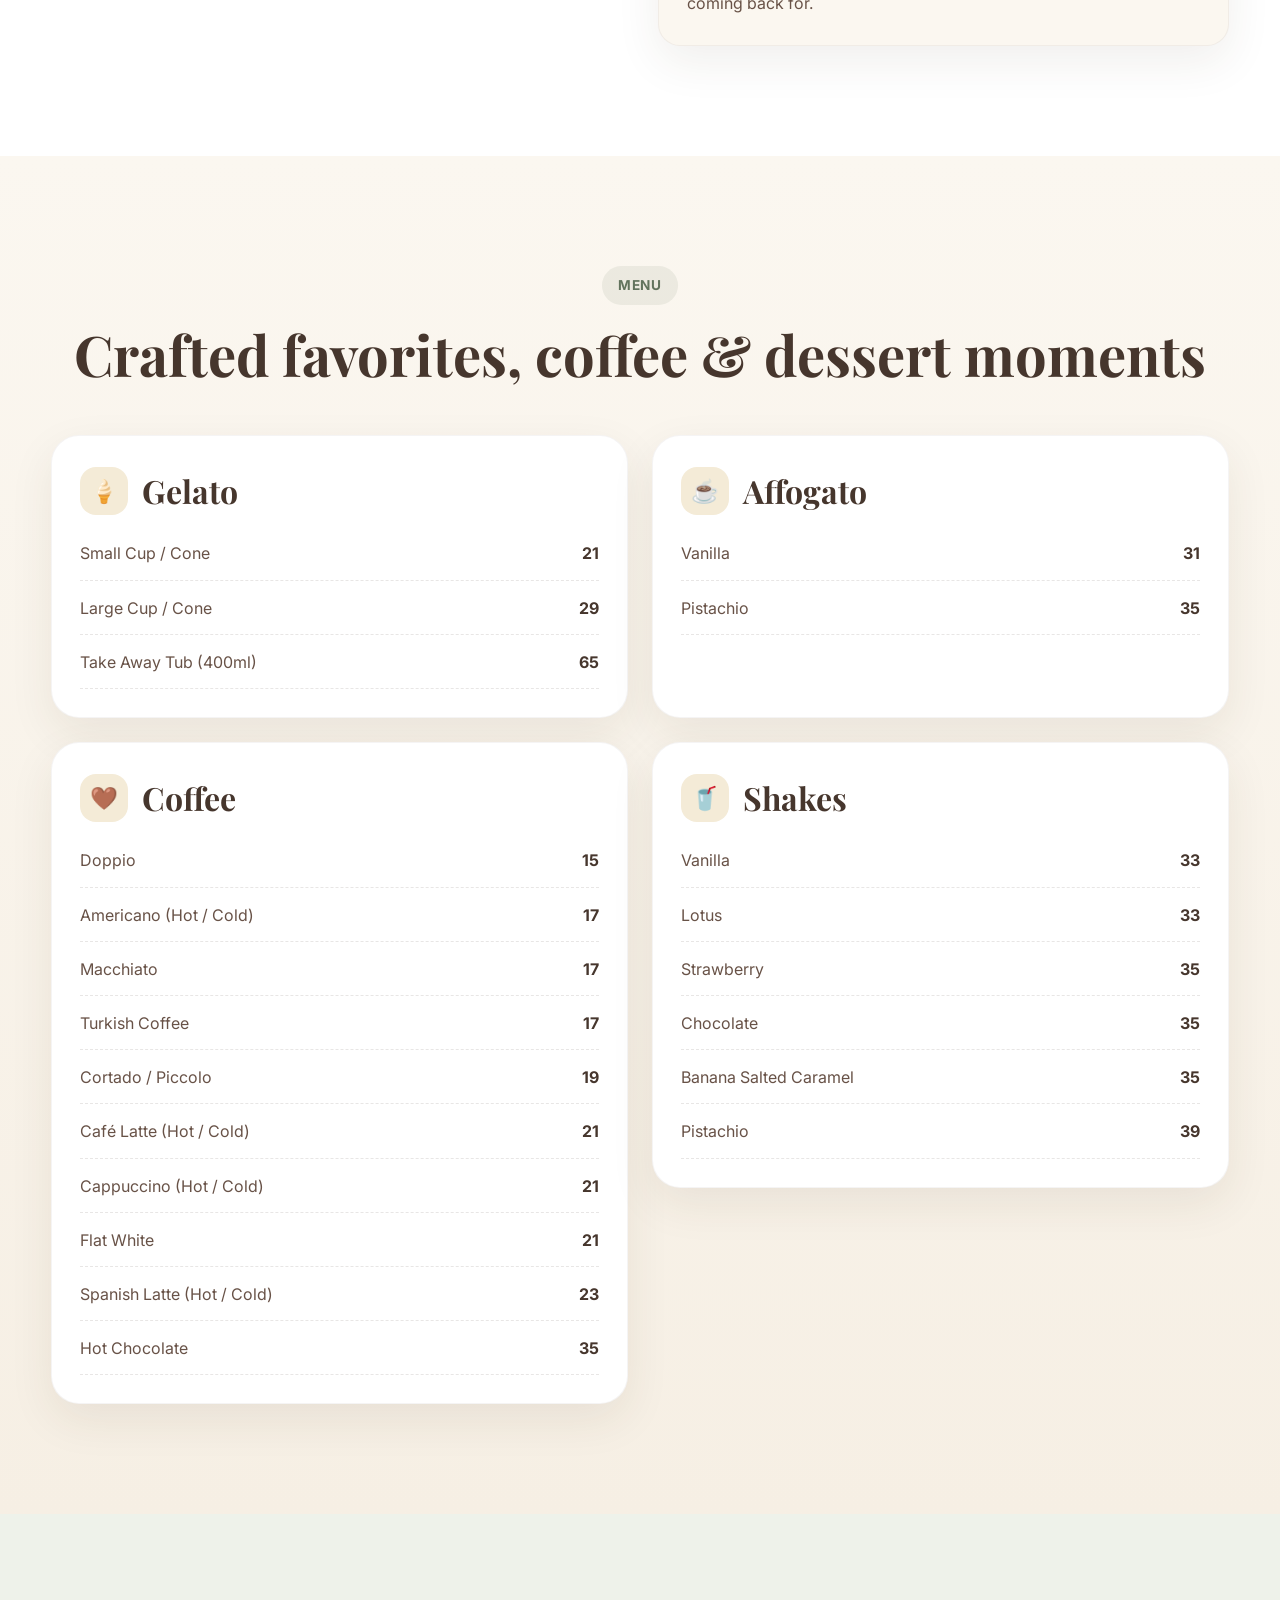
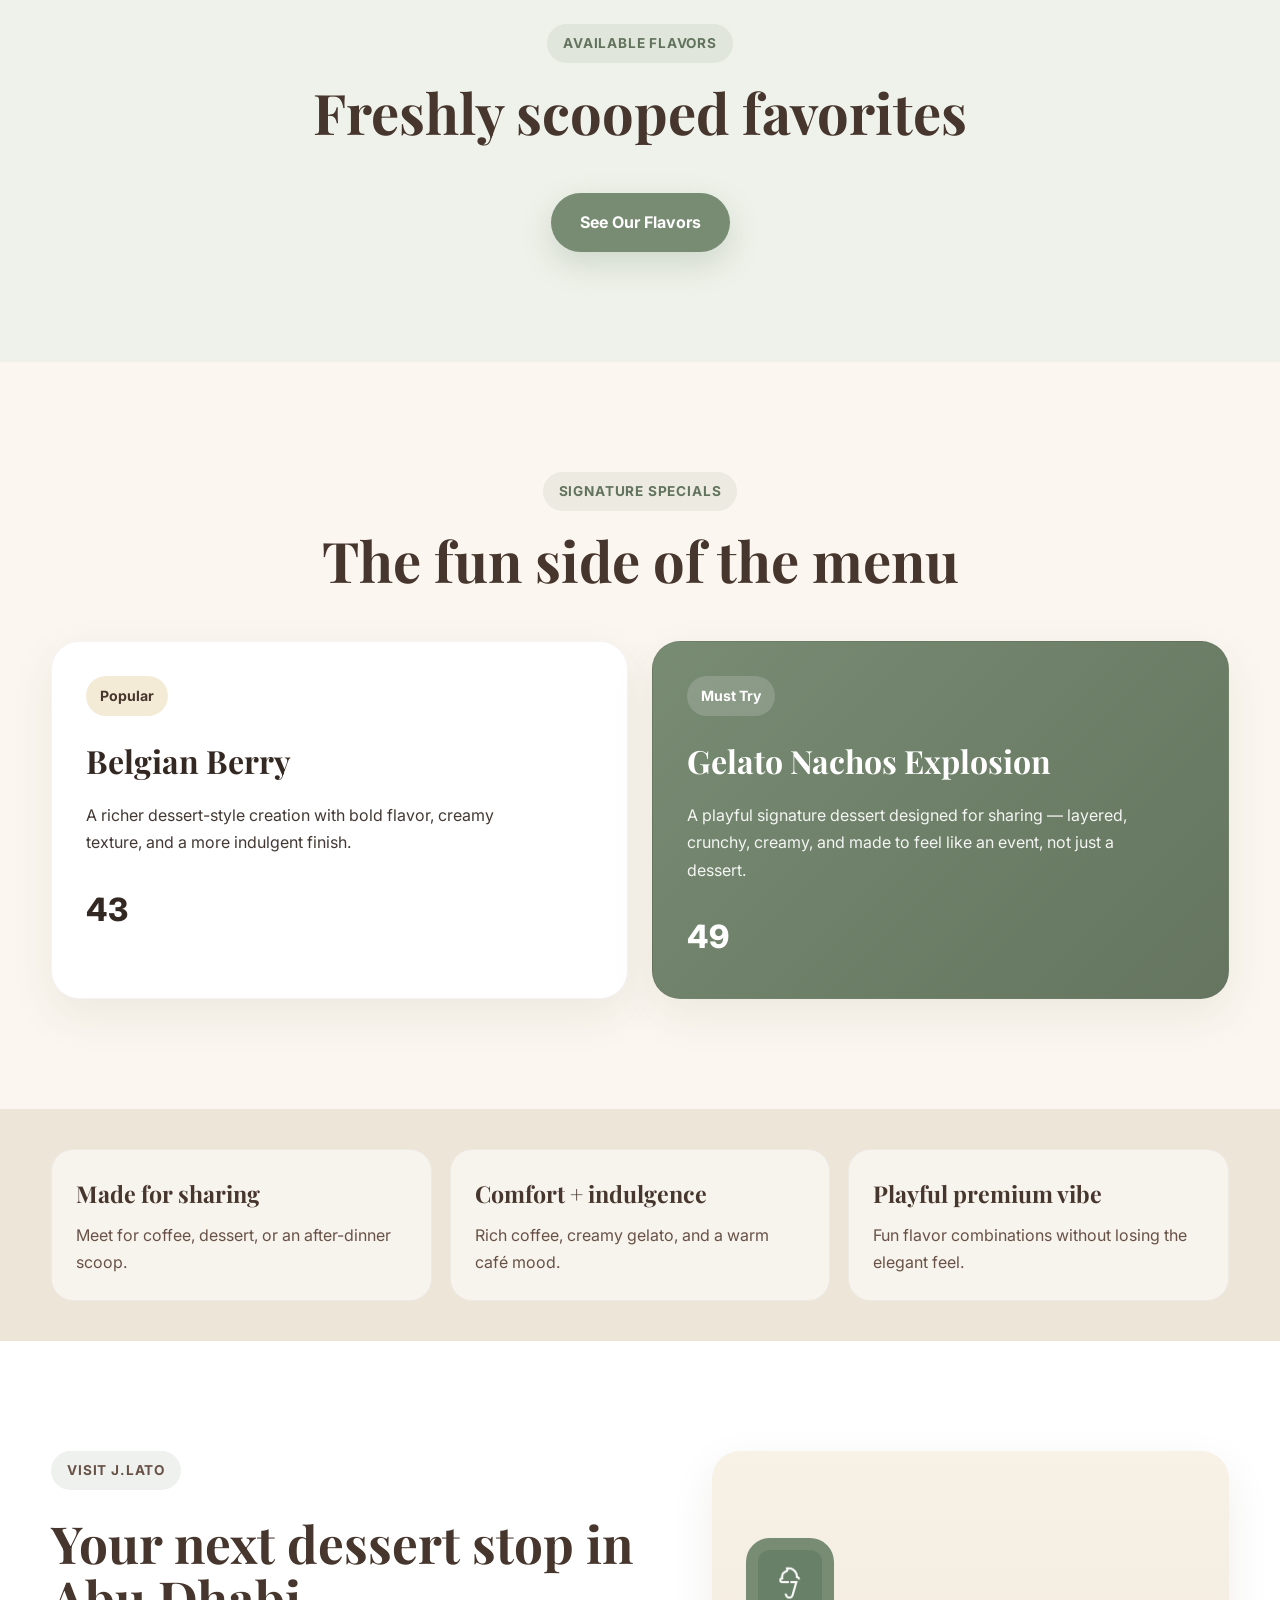
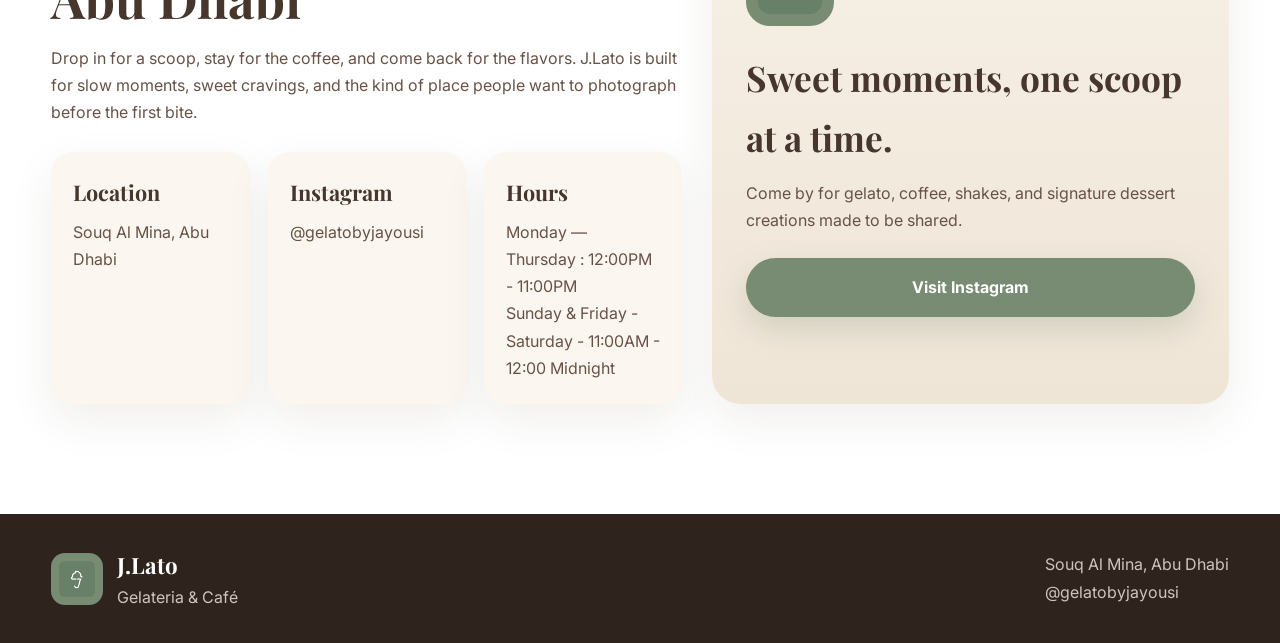
==== commit c3aa5aeb: "Update index.html" ====
--- a/index.html
+++ b/index.html
@@ -67,7 +67,7 @@
 
         <h3>Available Flavors</h3>
         <div class="mini-flavor-grid">
-          <div class="btn" href="https://zakariajayousi5-arch.github.io/J.Lato/flavors.html">See Our Flavors</div>
+          <a class="btn btn-primary" href="https://zakariajayousi5-arch.github.io/J.Lato/flavors.html">See Our Flavors</a>
         </div>
       </div>
     </div>
@@ -197,7 +197,7 @@
       </div>
 
       <div class="flavor-board">
-        <div class="btn" href="https://zakariajayousi5-arch.github.io/J.Lato/flavors.html">See Our Flavors</div>
+        <a class="btn btn-primary" href="https://zakariajayousi5-arch.github.io/J.Lato/flavors.html">See Our Flavors</a>
       </div>
     </div>
   </section>
